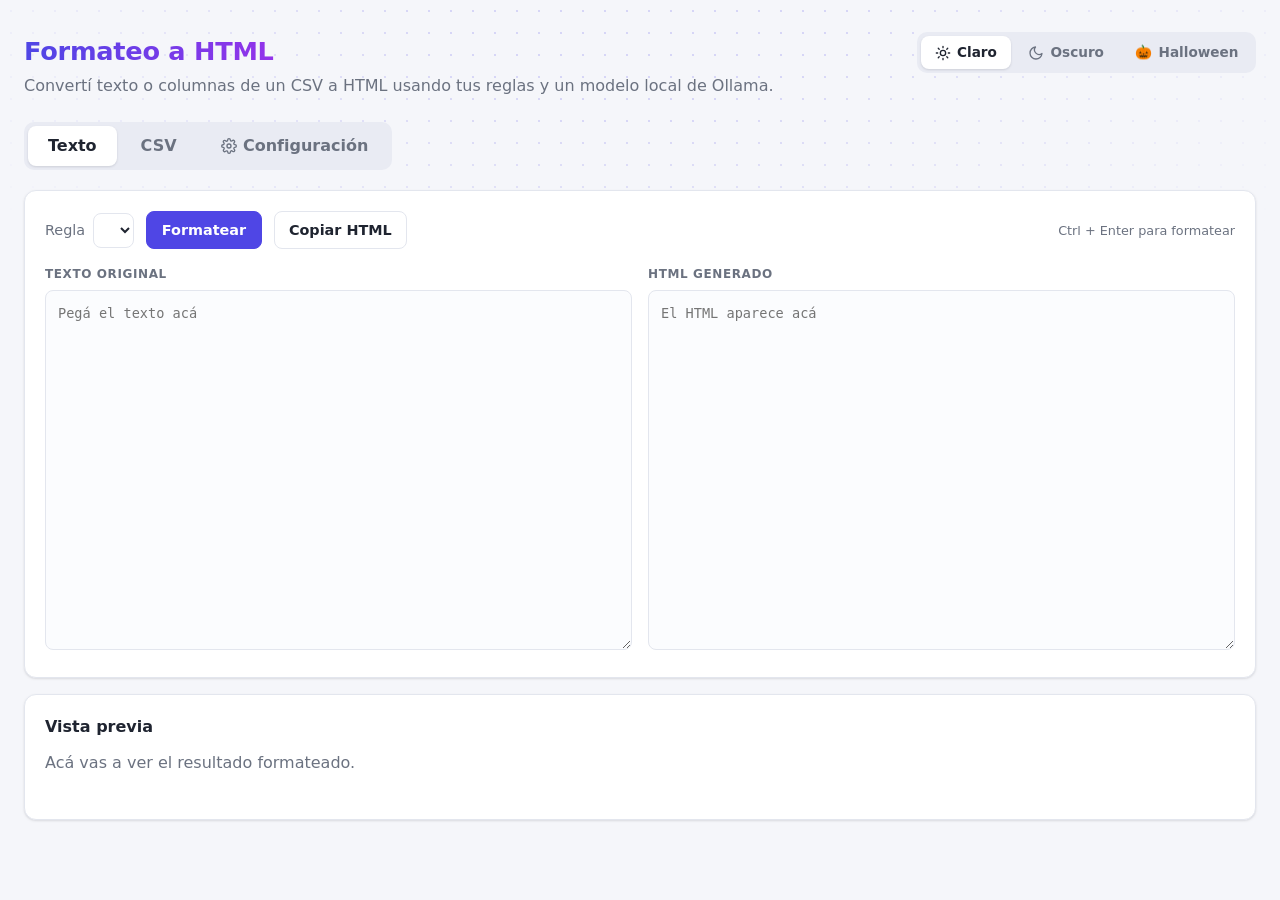
==== static/index.html @ 03268462 "Versión inicial: formateo de texto y CSV a HTML con Ollama Co-authored-by: Cursor <cursoragent@curso" ====
<!DOCTYPE html>
<html lang="es">
<head>
<meta charset="utf-8">
<meta name="viewport" content="width=device-width, initial-scale=1">
<title>Formateo a HTML</title>
<link rel="stylesheet" href="/static/estilos.css">
<script>
  const temaGuardado = localStorage.getItem("tema");
  document.documentElement.dataset.tema = ["claro", "oscuro", "halloween"].includes(temaGuardado) ? temaGuardado : "claro";
</script>
</head>
<body>
<div class="murcielagos" aria-hidden="true">
  <span>🦇</span><span>🦇</span><span>🦇</span><span>🦇</span><span>🦇</span>
</div>
<div class="contenedor">

<header class="aparecer">
  <div>
    <div class="titulo">
      <h1>Formateo a HTML</h1>
      <span class="calabaza" aria-hidden="true">🎃</span>
    </div>
    <p>Convertí texto o columnas de un CSV a HTML usando tus reglas y un modelo local de Ollama.</p>
  </div>
  <div class="selector-tema" role="group" aria-label="Tema">
    <button class="tema-btn" data-tema="claro" aria-pressed="false" title="Modo claro">
      <svg width="16" height="16" viewBox="0 0 24 24" fill="none" stroke="currentColor" stroke-width="2" stroke-linecap="round"><circle cx="12" cy="12" r="4"/><path d="M12 2v2M12 20v2M4.9 4.9l1.4 1.4M17.7 17.7l1.4 1.4M2 12h2M20 12h2M4.9 19.1l1.4-1.4M17.7 6.3l1.4-1.4"/></svg>
      Claro
    </button>
    <button class="tema-btn" data-tema="oscuro" aria-pressed="false" title="Modo oscuro">
      <svg width="16" height="16" viewBox="0 0 24 24" fill="none" stroke="currentColor" stroke-width="2" stroke-linecap="round" stroke-linejoin="round"><path d="M21 12.8A9 9 0 1 1 11.2 3a7 7 0 0 0 9.8 9.8Z"/></svg>
      Oscuro
    </button>
    <button class="tema-btn" data-tema="halloween" aria-pressed="false" title="Modo Halloween">
      <span aria-hidden="true">🎃</span>
      Halloween
    </button>
  </div>
</header>

<nav class="tabs aparecer" role="tablist" style="animation-delay: 0.1s">
  <span class="indicador" id="indicador"></span>
  <button class="tab" role="tab" data-panel="panel-texto">Texto</button>
  <button class="tab" role="tab" data-panel="panel-csv">CSV</button>
  <button class="tab" role="tab" data-panel="panel-config">
    <svg width="16" height="16" viewBox="0 0 24 24" fill="none" stroke="currentColor" stroke-width="2" stroke-linecap="round" stroke-linejoin="round"><circle cx="12" cy="12" r="3"/><path d="M19.4 15a1.7 1.7 0 0 0 .3 1.8l.1.1a2 2 0 1 1-2.8 2.8l-.1-.1a1.7 1.7 0 0 0-1.8-.3 1.7 1.7 0 0 0-1 1.5V21a2 2 0 1 1-4 0v-.1a1.7 1.7 0 0 0-1.1-1.5 1.7 1.7 0 0 0-1.8.3l-.1.1a2 2 0 1 1-2.8-2.8l.1-.1a1.7 1.7 0 0 0 .3-1.8 1.7 1.7 0 0 0-1.5-1H3a2 2 0 1 1 0-4h.1a1.7 1.7 0 0 0 1.5-1.1 1.7 1.7 0 0 0-.3-1.8l-.1-.1a2 2 0 1 1 2.8-2.8l.1.1a1.7 1.7 0 0 0 1.8.3H9a1.7 1.7 0 0 0 1-1.5V3a2 2 0 1 1 4 0v.1a1.7 1.7 0 0 0 1 1.5 1.7 1.7 0 0 0 1.8-.3l.1-.1a2 2 0 1 1 2.8 2.8l-.1.1a1.7 1.7 0 0 0-.3 1.8V9a1.7 1.7 0 0 0 1.5 1H21a2 2 0 1 1 0 4h-.1a1.7 1.7 0 0 0-1.5 1Z"/></svg>
    Configuración
  </button>
</nav>

<section id="panel-texto" role="tabpanel">
  <div class="tarjeta">
    <div class="barra">
      <label class="campo">Regla <select id="regla"></select></label>
      <button class="btn primario" id="btn">Formatear</button>
      <button class="btn" id="copiar">Copiar HTML</button>
      <span class="estado" id="estado"></span>
      <span class="espacio"></span>
      <span class="ayuda">Ctrl + Enter para formatear</span>
    </div>

    <div class="editor">
      <div>
        <label class="titulo-campo" for="entrada">Texto original</label>
        <textarea id="entrada" placeholder="Pegá el texto acá"></textarea>
      </div>
      <div>
        <label class="titulo-campo" for="salida">HTML generado</label>
        <textarea id="salida" readonly placeholder="El HTML aparece acá"></textarea>
      </div>
    </div>
  </div>

  <div class="tarjeta">
    <h2>Vista previa</h2>
    <div class="vista" id="vista"></div>
  </div>
</section>

<section id="panel-csv" role="tabpanel" hidden>
  <div class="tarjeta">
    <label class="zona" id="zona-csv">
      <input type="file" id="archivo-csv" accept=".csv,text/csv">
      <strong id="zona-titulo">Arrastrá un CSV acá o hacé clic para elegirlo</strong>
      <span id="zona-detalle">Separado por coma, punto y coma o tabulación</span>
    </label>

    <div class="barra separada barra-controles" id="controles-csv" hidden>
      <div class="botonera" role="group" aria-label="Regla">
        <span class="botonera-titulo">Regla</span>
        <select id="regla-general" title="Regla general (la usan las columnas sin regla propia)"></select>
        <button class="btn primario" id="formatear-tabla" title="Formatear las celdas pendientes (se omiten las ya formateadas y las excluidas del JSON)">
          <svg width="16" height="16" viewBox="0 0 24 24" fill="none" stroke="currentColor" stroke-width="2" stroke-linecap="round" stroke-linejoin="round"><path d="M12 3l1.9 5.1L19 10l-5.1 1.9L12 17l-1.9-5.1L5 10l5.1-1.9Z"/><path d="M19 17v4M17 19h4"/></svg>
          Formatear tabla
        </button>
        <button class="btn peligro" id="detener" hidden>
          <svg width="16" height="16" viewBox="0 0 24 24" fill="currentColor"><rect x="6" y="6" width="12" height="12" rx="2"/></svg>
          Detener
        </button>
      </div>
      <span class="espacio"></span>
      <div class="botonera" role="group" aria-label="Tabla">
        <span class="botonera-titulo">Tabla</span>
        <button class="btn" id="ver-codigo" aria-pressed="false" title="Ver el código HTML en las celdas">
          <svg width="16" height="16" viewBox="0 0 24 24" fill="none" stroke="currentColor" stroke-width="2" stroke-linecap="round" stroke-linejoin="round"><path d="m8 7-5 5 5 5M16 7l5 5-5 5M14 4l-4 16"/></svg>
          <span class="txt">Código HTML</span>
        </button>
        <button class="btn" id="restaurar" title="Volver al texto original de todas las celdas">
          <svg width="16" height="16" viewBox="0 0 24 24" fill="none" stroke="currentColor" stroke-width="2" stroke-linecap="round" stroke-linejoin="round"><path d="M3 12a9 9 0 1 0 3-6.7L3 8"/><path d="M3 3v5h5"/></svg>
          <span class="txt">Restaurar</span>
        </button>
        <button class="btn" id="descargar" title="Descargar CSV">
          <svg width="16" height="16" viewBox="0 0 24 24" fill="none" stroke="currentColor" stroke-width="2" stroke-linecap="round" stroke-linejoin="round"><path d="M12 3v12M7 10l5 5 5-5M5 21h14"/></svg>
          CSV
        </button>
      </div>
      <div class="botonera" role="group" aria-label="JSON">
        <span class="botonera-titulo">JSON</span>
        <button class="btn" id="ver-json" aria-pressed="false" title="Vista previa del JSON">
          <svg width="16" height="16" viewBox="0 0 24 24" fill="none" stroke="currentColor" stroke-width="2" stroke-linecap="round" stroke-linejoin="round"><path d="M2 12s3.5-7 10-7 10 7 10 7-3.5 7-10 7S2 12 2 12Z"/><circle cx="12" cy="12" r="3"/></svg>
          <span class="txt">Vista previa</span>
        </button>
        <button class="btn" id="ver-referencia" aria-pressed="false" title="JSON de referencia">
          <svg width="16" height="16" viewBox="0 0 24 24" fill="none" stroke="currentColor" stroke-width="2" stroke-linecap="round" stroke-linejoin="round"><path d="M19 21l-7-4-7 4V5a2 2 0 0 1 2-2h10a2 2 0 0 1 2 2Z"/></svg>
          <span class="txt">Referencia</span>
        </button>
        <button class="btn" id="descargar-json" title="Descargar JSON">
          <svg width="16" height="16" viewBox="0 0 24 24" fill="none" stroke="currentColor" stroke-width="2" stroke-linecap="round" stroke-linejoin="round"><path d="M12 3v12M7 10l5 5 5-5M5 21h14"/></svg>
          JSON
        </button>
      </div>
    </div>

    <div class="barra separada">
      <span class="estado" id="estado-csv"></span>
      <span class="espacio"></span>
      <span class="ayuda guardado" id="guardado-csv"></span>
    </div>
    <div class="progreso" id="progreso" hidden><div id="progreso-barra"></div></div>

    <div class="barra seleccion" id="seleccion-csv" hidden>
      <div class="botonera" role="group" aria-label="Seleccionar filas">
        <span class="botonera-titulo">Filas <span class="contador" id="contador-filas"></span></span>
        <button class="btn" data-seleccion="filas" data-accion="todas" title="Incluir todas las filas">Todas</button>
        <button class="btn" data-seleccion="filas" data-accion="ninguna" title="Excluir todas las filas">Ninguna</button>
        <button class="btn" data-seleccion="filas" data-accion="invertir" title="Las incluidas pasan a excluidas y al revés">Invertir</button>
      </div>
      <div class="botonera" role="group" aria-label="Seleccionar columnas">
        <span class="botonera-titulo">Columnas <span class="contador" id="contador-columnas"></span></span>
        <button class="btn" data-seleccion="columnas" data-accion="todas" title="Incluir todas las columnas">Todas</button>
        <button class="btn" data-seleccion="columnas" data-accion="ninguna" title="Excluir todas las columnas">Ninguna</button>
        <button class="btn" data-seleccion="columnas" data-accion="invertir" title="Las incluidas pasan a excluidas y al revés">Invertir</button>
      </div>
      <button class="btn" id="ocultar-excluidas" aria-pressed="false" title="Ocultar de la tabla las filas que no van al JSON">
        <svg width="16" height="16" viewBox="0 0 24 24" fill="none" stroke="currentColor" stroke-width="2" stroke-linecap="round" stroke-linejoin="round"><path d="M9.9 4.2A9.6 9.6 0 0 1 12 4c6.5 0 10 8 10 8a17 17 0 0 1-2.2 3.3M6.6 6.6C3.9 8.4 2 12 2 12s3.5 8 10 8a9.7 9.7 0 0 0 5.4-1.6"/><path d="M14.1 14.1a3 3 0 1 1-4.2-4.2M2 2l20 20"/></svg>
        Ocultar excluidas
        <span class="contador" id="contador-ocultas" hidden></span>
      </button>
      <span class="espacio"></span>
      <span class="ayuda">Arrastrá sobre los números de fila para marcar varias · Shift + clic marca un rango</span>
    </div>

    <div class="tabla-contenedor" id="contenedor-csv" hidden>
      <table>
        <thead id="cabecera-csv"></thead>
        <tbody id="cuerpo-csv"></tbody>
      </table>
    </div>
  </div>
</section>

<section id="panel-config" role="tabpanel" hidden>
  <div class="tarjeta">
    <div class="config-cabecera">
      <div>
        <h2>Reglas</h2>
        <p class="ayuda">Cada regla es un archivo <code>.md</code> de la carpeta <code>rules/</code>. Su texto se le pasa al modelo como instrucciones.</p>
      </div>
      <div class="config-acciones">
        <span class="estado" id="regla-estado"></span>
        <button class="btn primario" id="regla-nueva">
          <svg width="16" height="16" viewBox="0 0 24 24" fill="none" stroke="currentColor" stroke-width="2.2" stroke-linecap="round"><path d="M12 5v14M5 12h14"/></svg>
          Nueva regla
        </button>
      </div>
    </div>

    <div class="config-reglas">
      <nav class="lista-reglas" id="lista-reglas" aria-label="Reglas"></nav>

      <div class="editor-regla">
        <div class="regla-vacia" id="regla-vacia">Elegí una regla de la lista o creá una nueva.</div>
        <div class="regla-panel" id="regla-panel" hidden>
          <div class="regla-cabecera">
            <h3 class="regla-titulo" id="regla-titulo"></h3>
            <span class="ref-cambios" id="regla-cambios" hidden>Cambios sin guardar</span>
            <span class="espacio"></span>
            <div class="botonera" role="group" aria-label="Acciones de la regla">
              <button class="btn" id="regla-renombrar" title="Cambiar el nombre de la regla">
                <svg width="16" height="16" viewBox="0 0 24 24" fill="none" stroke="currentColor" stroke-width="2" stroke-linecap="round" stroke-linejoin="round"><path d="M12 20h9"/><path d="M16.5 3.5a2.1 2.1 0 0 1 3 3L7 19l-4 1 1-4Z"/></svg>
                Renombrar
              </button>
              <button class="btn peligro" id="regla-eliminar" title="Eliminar la regla">
                <svg width="16" height="16" viewBox="0 0 24 24" fill="none" stroke="currentColor" stroke-width="2" stroke-linecap="round" stroke-linejoin="round"><path d="M3 6h18M8 6V4h8v2M19 6l-1 14H6L5 6"/></svg>
                Eliminar
              </button>
            </div>
          </div>
          <textarea id="regla-texto" spellcheck="false" placeholder="Escribí las instrucciones para el modelo"></textarea>
          <div class="regla-pie">
            <span class="ayuda" id="regla-info"></span>
            <span class="espacio"></span>
            <span class="ayuda">Ctrl + S para guardar</span>
            <button class="btn" id="regla-descartar" hidden>Descartar cambios</button>
            <button class="btn primario" id="regla-guardar">Guardar</button>
          </div>
        </div>
      </div>
    </div>
  </div>

  <div class="tarjeta">
    <div class="config-cabecera">
      <div>
        <h2>Modelo</h2>
        <p class="ayuda">El modelo de Ollama que formatea. Los chicos son más rápidos; los grandes siguen mejor las reglas complejas. Para agregar uno: <code>ollama pull nombre</code>.</p>
      </div>
    </div>
    <div class="barra">
      <div class="botonera" role="group" aria-label="Modelo">
        <span class="botonera-titulo">Modelo</span>
        <select id="modelo" title="Modelos instalados en Ollama"></select>
        <button class="btn primario" id="modelo-guardar">Usar este modelo</button>
      </div>
      <button class="btn" id="modelo-actualizar" title="Volver a leer los modelos instalados en Ollama">
        <svg width="16" height="16" viewBox="0 0 24 24" fill="none" stroke="currentColor" stroke-width="2" stroke-linecap="round" stroke-linejoin="round"><path d="M21 12a9 9 0 1 1-3-6.7L21 8"/><path d="M21 3v5h-5"/></svg>
        Actualizar lista
      </button>
      <span class="estado" id="modelo-estado"></span>
    </div>
  </div>
</section>

</div>

<aside class="cajon" id="cajon-json" hidden>
  <div class="cajon-cabecera">
    <div class="subtabs" role="tablist">
      <button class="subtab" role="tab" data-vista="vista">Vista previa</button>
      <button class="subtab" role="tab" data-vista="referencia">Referencia</button>
    </div>
    <button class="btn-icono" id="cerrar-json" title="Cerrar (Esc)">
      <svg width="18" height="18" viewBox="0 0 24 24" fill="none" stroke="currentColor" stroke-width="2" stroke-linecap="round"><path d="M18 6 6 18M6 6l12 12"/></svg>
    </button>
  </div>

  <div class="cajon-seccion" id="cajon-vista">
    <div class="cajon-resumen" id="json-resumen"></div>
    <pre class="cajon-cuerpo" id="json-vista"></pre>
    <div class="cajon-pie">
      <button class="btn" id="copiar-json">Copiar</button>
      <button class="btn primario" id="descargar-json-cajon">Descargar JSON</button>
    </div>
  </div>

  <div class="cajon-seccion" id="cajon-referencia" hidden>
    <div class="ref-cuerpo">
      <div class="ref-barra">
        <select id="ref-lista" title="Referencias guardadas"></select>
        <button class="btn" id="ref-guardar">Guardar</button>
        <button class="btn peligro" id="ref-eliminar">Eliminar</button>
      </div>
      <div class="ref-avisos">
        <span class="ref-cambios" id="ref-cambios" hidden></span>
        <span class="estado" id="ref-mensaje"></span>
      </div>
      <p class="ayuda">Pegá el JSON que necesitás obtener, con datos de ejemplo. Sus claves aparecen como sugerencias al renombrar columnas con el engranaje.</p>
      <textarea id="ref-texto" spellcheck="false" placeholder='[&#10;  { "titulo": "Contador Público", "duracion": "10 semestres" }&#10;]'></textarea>
      <div><span class="estado" id="ref-estado"></span></div>
      <div class="ref-claves" id="ref-claves"></div>
    </div>
    <div class="cajon-pie">
      <button class="btn" id="ref-limpiar">Limpiar</button>
      <button class="btn" id="ref-ordenar">Ordenar JSON</button>
    </div>
  </div>
</aside>

<dialog class="modal" id="modal-columna">
  <form method="dialog" id="form-columna">
    <h3>Configurar columna</h3>
    <p class="ayuda">Columna del CSV: <strong id="modal-nombre"></strong></p>

    <label class="titulo-campo" for="modal-clave">Nombre en el JSON</label>
    <input type="text" class="entrada-texto" id="modal-clave" autocomplete="off" spellcheck="false">
    <div id="modal-sugerencias"></div>

    <label class="casilla modal-casilla"><input type="checkbox" id="modal-incluir"> Incluir esta columna en el JSON</label>

    <span class="titulo-campo">Vista previa</span>
    <pre class="vista-json" id="modal-vista"></pre>

    <p class="error-campo" id="modal-error"></p>

    <div class="barra">
      <button type="button" class="btn" id="modal-restablecer">Restablecer</button>
      <span class="espacio"></span>
      <button type="button" class="btn" id="modal-cancelar">Cancelar</button>
      <button type="submit" class="btn primario">Guardar</button>
    </div>
  </form>
</dialog>

<dialog class="modal modal-grande" id="modal-celda">
  <div class="celda-modal">
    <div class="celda-cabecera">
      <div>
        <h3 id="celda-titulo"></h3>
        <p class="ayuda" id="celda-subtitulo"></p>
      </div>
      <button class="btn-icono" id="celda-cerrar" title="Cerrar (Esc)">
        <svg width="18" height="18" viewBox="0 0 24 24" fill="none" stroke="currentColor" stroke-width="2" stroke-linecap="round"><path d="M18 6 6 18M6 6l12 12"/></svg>
      </button>
    </div>
    <div class="celda-barra">
      <div class="subtabs" role="tablist" id="celda-vistas">
        <button class="subtab" role="tab" data-modo="vista">Vista</button>
        <button class="subtab" role="tab" data-modo="codigo">Código HTML</button>
        <button class="subtab" role="tab" data-modo="original">Original</button>
      </div>
      <span id="celda-etiqueta"></span>
      <span class="espacio"></span>
      <span class="ayuda">← → ↑ ↓ para moverte entre celdas</span>
    </div>
    <div class="celda-cuerpo" id="celda-cuerpo"></div>
    <div class="celda-pie">
      <span class="ayuda" id="celda-info"></span>
      <span class="espacio"></span>
      <button class="btn" id="celda-copiar">Copiar</button>
      <button class="btn" id="celda-restaurar">Volver al original</button>
      <button class="btn primario" id="celda-formatear">Formatear</button>
    </div>
  </div>
</dialog>

<dialog class="modal modal-chico" id="modal-ref">
  <form method="dialog" id="form-ref">
    <h3 id="modal-ref-titulo"></h3>
    <p class="ayuda" id="modal-ref-mensaje"></p>
    <input type="text" class="entrada-texto" id="modal-ref-nombre" autocomplete="off" spellcheck="false" maxlength="60">
    <p class="error-campo" id="modal-ref-error"></p>
    <div class="barra">
      <span class="espacio"></span>
      <button type="button" class="btn" id="modal-ref-cancelar">Cancelar</button>
      <button type="submit" class="btn primario" id="modal-ref-aceptar">Aceptar</button>
    </div>
  </form>
</dialog>

<script src="/static/app.js"></script>
</body>
</html>
---- static/estilos.css ----
:root {
  --fondo: #f5f6fa;
  --superficie: #ffffff;
  --superficie-suave: #fbfcfe;
  --borde: #e3e6ee;
  --texto: #1f2430;
  --suave: #6b7280;
  --primario: #4f46e5;
  --primario-hover: #4338ca;
  --primario-suave: #eef2ff;
  --ok: #047857;
  --ok-fondo: #ecfdf5;
  --error: #b91c1c;
  --error-fondo: #fef2f2;
  --radio: 12px;
  --sombra: 0 1px 2px rgb(16 24 40 / 0.05), 0 1px 3px rgb(16 24 40 / 0.08);
  --sombra-fuerte: rgb(16 24 40 / 0.25);
  --telon: rgb(17 24 39 / 0.35);

  --hover: #f3f4f8;
  --relleno: #e9ebf3;
  --cabecera: #f8f9fc;
  --fila-hover: #fafbff;
  --code-fondo: #eceefa;
  --codigo-texto: #374151;
  --deslizador: #d1d5db;
  --primario-borde: #c7d2fe;
  --primario-claro: #a5b4fc;
  --sobre-primario: #fff;
  --peligro-borde: #fecaca;
  --peligro-hover: #991b1b;
  --aviso: #92400e;
  --aviso-fondo: #fef3c7;
  --aviso-punto: #f59e0b;
  --acento: #a855f7;
  --degradado-1: #4f46e5;
  --degradado-2: #9333ea;
  --degradado-3: #db2777;
  --puntos: rgb(79 70 229 / 0.18);
  --destello: rgb(79 70 229 / 0.14);
  --panel-codigo: #0f172a;
  --j-clave: #93c5fd;
  --j-texto: #86efac;
  --j-literal: #fca5a5;
  color-scheme: light;
}

:root[data-tema="oscuro"] {
  --fondo: #0b0d12;
  --superficie: #151821;
  --superficie-suave: #11141b;
  --borde: #262b38;
  --texto: #e6e8ee;
  --suave: #8b93a7;
  --primario: #818cf8;
  --primario-hover: #6366f1;
  --primario-suave: rgb(129 140 248 / 0.14);
  --ok: #34d399;
  --ok-fondo: rgb(52 211 153 / 0.12);
  --error: #f87171;
  --error-fondo: rgb(248 113 113 / 0.12);
  --sombra: 0 1px 2px rgb(0 0 0 / 0.4), 0 2px 8px rgb(0 0 0 / 0.3);
  --sombra-fuerte: rgb(0 0 0 / 0.6);
  --telon: rgb(0 0 0 / 0.55);

  --hover: #1d212c;
  --relleno: #1c2030;
  --cabecera: #181c26;
  --fila-hover: #181b25;
  --code-fondo: #1f2433;
  --codigo-texto: #cbd5e1;
  --deslizador: #3a4152;
  --primario-borde: rgb(129 140 248 / 0.45);
  --primario-claro: rgb(129 140 248 / 0.5);
  --sobre-primario: #0b0d12;
  --peligro-borde: rgb(248 113 113 / 0.4);
  --peligro-hover: #ef4444;
  --aviso: #fbbf24;
  --aviso-fondo: rgb(251 191 36 / 0.12);
  --aviso-punto: #fbbf24;
  --acento: #c084fc;
  --degradado-1: #818cf8;
  --degradado-2: #c084fc;
  --degradado-3: #f472b6;
  --puntos: rgb(129 140 248 / 0.14);
  --destello: rgb(129 140 248 / 0.16);
  --panel-codigo: #0b0d12;
  color-scheme: dark;
}

:root[data-tema="halloween"] {
  --fondo: #0f0a14;
  --superficie: #1a1222;
  --superficie-suave: #150e1b;
  --borde: #33243f;
  --texto: #f5ede4;
  --suave: #a796b3;
  --primario: #f97316;
  --primario-hover: #ea580c;
  --primario-suave: rgb(249 115 22 / 0.14);
  --ok: #a3e635;
  --ok-fondo: rgb(163 230 53 / 0.12);
  --error: #f87171;
  --error-fondo: rgb(248 113 113 / 0.12);
  --sombra: 0 1px 2px rgb(0 0 0 / 0.4), 0 2px 8px rgb(0 0 0 / 0.35);
  --sombra-fuerte: rgb(0 0 0 / 0.6);
  --telon: rgb(5 2 8 / 0.65);

  --hover: #251a30;
  --relleno: #241930;
  --cabecera: #1f1529;
  --fila-hover: #201628;
  --code-fondo: #2c1d38;
  --codigo-texto: #e9d5ff;
  --deslizador: #4a3a57;
  --primario-borde: rgb(249 115 22 / 0.45);
  --primario-claro: #fdba74;
  --sobre-primario: #1a0b00;
  --peligro-borde: rgb(248 113 113 / 0.4);
  --peligro-hover: #dc2626;
  --aviso: #facc15;
  --aviso-fondo: rgb(250 204 21 / 0.12);
  --aviso-punto: #facc15;
  --acento: #a855f7;
  --degradado-1: #f97316;
  --degradado-2: #a855f7;
  --degradado-3: #84cc16;
  --puntos: rgb(249 115 22 / 0.16);
  --destello: rgb(249 115 22 / 0.16);
  --panel-codigo: #0b0710;
  --j-clave: #fdba74;
  --j-texto: #bef264;
  --j-literal: #d8b4fe;
  color-scheme: dark;
}

* { box-sizing: border-box; }
[hidden] { display: none !important; }

body {
  margin: 0;
  font-family: "Segoe UI", system-ui, -apple-system, sans-serif;
  background: var(--fondo);
  color: var(--texto);
  line-height: 1.5;
}

select, textarea, button, input { font: inherit; }

.contenedor { max-width: 1400px; margin: 0 auto; padding: 2rem 1.5rem 4rem; }

header {
  display: flex;
  flex-wrap: wrap;
  gap: 1rem;
  align-items: flex-start;
  justify-content: space-between;
  margin-bottom: 1.5rem;
}
.titulo { display: flex; gap: 0.6rem; align-items: center; }
header h1 { margin: 0; font-size: 1.6rem; letter-spacing: -0.01em; }
header p { margin: 0.25rem 0 0; color: var(--suave); }

/* ---------- Pestañas ---------- */

.tabs {
  position: relative;
  display: inline-flex;
  gap: 0.25rem;
  padding: 0.25rem;
  margin-bottom: 1.25rem;
  background: var(--relleno);
  border-radius: 10px;
}
.tab {
  position: relative;
  z-index: 1;
  border: 0;
  background: transparent;
  padding: 0.5rem 1.25rem;
  border-radius: 8px;
  font-weight: 600;
  color: var(--suave);
  cursor: pointer;
  transition: color 0.2s;
}
.tab:hover, .tab[aria-selected="true"] { color: var(--texto); }
.indicador {
  position: absolute;
  top: 0.25rem;
  bottom: 0.25rem;
  left: 0;
  border-radius: 8px;
  background: var(--superficie);
  box-shadow: var(--sombra);
  transition: transform 0.35s cubic-bezier(0.4, 0, 0.2, 1), width 0.35s cubic-bezier(0.4, 0, 0.2, 1);
}

/* ---------- Tarjetas y barras ---------- */

.tarjeta {
  position: relative;
  background: var(--superficie);
  border: 1px solid var(--borde);
  border-radius: var(--radio);
  box-shadow: var(--sombra);
  padding: 1.25rem;
}
.tarjeta + .tarjeta { margin-top: 1rem; }
.tarjeta h2 { margin: 0 0 0.75rem; font-size: 1rem; }

.barra { display: flex; flex-wrap: wrap; gap: 0.75rem; align-items: center; }
.barra + .barra, .barra.separada { margin-top: 1rem; }
.espacio { flex: 1; }
.ayuda { color: var(--suave); font-size: 0.8rem; }

.campo { display: inline-flex; align-items: center; gap: 0.5rem; font-size: 0.9rem; color: var(--suave); }
.casilla { display: inline-flex; align-items: center; gap: 0.4rem; font-size: 0.9rem; cursor: pointer; user-select: none; }

select {
  padding: 0.45rem 0.6rem;
  border: 1px solid var(--borde);
  border-radius: 8px;
  background: var(--superficie);
  color: var(--texto);
}
select:focus, textarea:focus { outline: 3px solid var(--primario-suave); border-color: var(--primario); }

/* ---------- Botones ---------- */

.btn {
  display: inline-flex;
  align-items: center;
  gap: 0.4rem;
  padding: 0.45rem 0.9rem;
  border: 1px solid var(--borde);
  border-radius: 8px;
  background: var(--superficie);
  color: var(--texto);
  font-size: 0.9rem;
  font-weight: 600;
  cursor: pointer;
  transition: background 0.15s, border-color 0.15s;
}
.btn:hover:not(:disabled) { background: var(--hover); }
.btn.primario { background: var(--primario); border-color: var(--primario); color: var(--sobre-primario); }
.btn.primario:hover:not(:disabled) { background: var(--primario-hover); }
.btn.peligro { color: var(--error); border-color: var(--peligro-borde); }
.btn.peligro:hover:not(:disabled) { background: var(--error-fondo); }
.btn.chico { padding: 0.15rem 0.5rem; font-size: 0.75rem; border-radius: 6px; }
.btn:disabled { opacity: 0.5; cursor: not-allowed; }

/* ---------- Mensajes de estado ---------- */

.estado {
  display: inline-flex;
  align-items: center;
  padding: 0.3rem 0.75rem;
  border-radius: 999px;
  font-size: 0.85rem;
  background: var(--hover);
  color: var(--suave);
}
.estado:empty { display: none; }
.estado[data-tipo="ok"] { background: var(--ok-fondo); color: var(--ok); }
.estado[data-tipo="error"] { background: var(--error-fondo); color: var(--error); }
.estado[data-tipo="trabajando"] { background: var(--primario-suave); color: var(--primario); }

.girando::before,
.estado[data-tipo="trabajando"]::before {
  content: "";
  display: inline-block;
  width: 0.75em;
  height: 0.75em;
  margin-right: 0.4rem;
  border: 2px solid currentColor;
  border-right-color: transparent;
  border-radius: 50%;
  animation: girar 0.7s linear infinite;
}
@keyframes girar { to { transform: rotate(360deg); } }

.progreso { height: 6px; margin-top: 0.75rem; background: var(--relleno); border-radius: 999px; overflow: hidden; }
.progreso > div { height: 100%; width: 0; background: var(--primario); transition: width 0.3s; }

/* ---------- Pestaña Texto ---------- */

.editor { display: grid; grid-template-columns: 1fr 1fr; gap: 1rem; margin-top: 1rem; }
@media (max-width: 900px) { .editor { grid-template-columns: 1fr; } }

.titulo-campo {
  display: block;
  margin-bottom: 0.4rem;
  font-size: 0.75rem;
  font-weight: 700;
  color: var(--suave);
  text-transform: uppercase;
  letter-spacing: 0.05em;
}

textarea {
  width: 100%;
  height: 360px;
  padding: 0.75rem;
  border: 1px solid var(--borde);
  border-radius: 8px;
  background: var(--superficie-suave);
  color: var(--texto);
  font-family: Consolas, "Cascadia Code", monospace;
  font-size: 0.85rem;
  resize: vertical;
}

.vista { min-height: 3rem; }
.vista:empty::before { content: "Acá vas a ver el resultado formateado."; color: var(--suave); }

/* ---------- Pestaña CSV ---------- */

.zona {
  display: flex;
  flex-direction: column;
  align-items: center;
  justify-content: center;
  gap: 0.25rem;
  padding: 2.5rem 1rem;
  border: 2px dashed var(--borde);
  border-radius: var(--radio);
  background: var(--superficie-suave);
  text-align: center;
  cursor: pointer;
  transition: border-color 0.15s, background 0.15s;
}
.zona:hover, .zona.encima { border-color: var(--primario); background: var(--primario-suave); }
.zona.compacta { padding: 0.8rem 1rem; flex-direction: row; gap: 0.75rem; }
.zona.deshabilitada { pointer-events: none; opacity: 0.6; }
.zona input { display: none; }
.zona strong { font-size: 1rem; }
.zona span { color: var(--suave); font-size: 0.85rem; }

.tabla-contenedor {
  margin-top: 1rem;
  max-height: 70vh;
  overflow: auto;
  border: 1px solid var(--borde);
  border-radius: 8px;
}
table { width: 100%; border-collapse: separate; border-spacing: 0; font-size: 0.875rem; }
th, td {
  padding: 0.6rem 0.75rem;
  text-align: left;
  vertical-align: top;
  border-bottom: 1px solid var(--borde);
  border-right: 1px solid var(--borde);
}
th:last-child, td:last-child { border-right: 0; }
tbody tr:last-child td { border-bottom: 0; }
tbody tr:hover td { background: var(--fila-hover); }

th { position: sticky; top: 0; z-index: 2; min-width: 220px; background: var(--cabecera); }
th .cabecera-col { display: flex; align-items: center; gap: 0.5rem; }
th .nombre { flex: 1; font-weight: 700; }
th .clave-json { margin: 0.15rem 0 0.45rem; font-size: 0.75rem; font-weight: normal; color: var(--suave); }
th .clave-json code {
  padding: 0 0.3rem;
  border-radius: 4px;
  background: var(--code-fondo);
  color: var(--primario);
  font-family: Consolas, monospace;
}
th.excluida .nombre, th.excluida .clave-json { opacity: 0.5; }
th.excluida .nombre { text-decoration: line-through; }
td.excluida, tr.excluida td:not(.col-fila) { opacity: 0.45; }

th.col-fila, td.col-fila { width: 1%; min-width: 0; text-align: center; background: var(--cabecera); }
th.col-fila, td.col-fila { box-shadow: 4px 0 6px -4px rgb(16 24 40 / 0.15); }
td.col-fila { position: sticky; left: 0; z-index: 1; cursor: pointer; user-select: none; touch-action: none; }
td.col-fila:hover .deslizador { box-shadow: 0 0 0 3px var(--primario-suave); }
td.excluida, tr.excluida td:not(.col-fila) {
  background-image: repeating-linear-gradient(135deg, transparent 0 8px, var(--hover) 8px 16px);
}
td { transition: opacity 0.2s; }
.ocultar-excluidas:not(.arrastrando) tr.excluida { display: none; }
.arrastrando, .arrastrando * { cursor: ns-resize !important; }

.guardado::before { content: "✓ "; color: var(--ok); }
.guardado:empty::before { content: none; }
.guardado.error { color: var(--error); }
.guardado.error::before { content: "⚠ "; color: var(--error); }

.seleccion { margin-top: 1rem; gap: 0.6rem; }
.seleccion .botonera-titulo { gap: 0.4rem; }
.contador {
  display: inline-block;
  min-width: 2.2em;
  padding: 0 0.4rem;
  border-radius: 999px;
  background: var(--primario-suave);
  color: var(--primario);
  font-size: 0.72rem;
  font-variant-numeric: tabular-nums;
  letter-spacing: 0;
  text-align: center;
}
th.col-fila { left: 0; z-index: 3; }
.num-fila { margin-top: 0.3rem; font-size: 0.75rem; color: var(--suave); font-variant-numeric: tabular-nums; }
tr.excluida .num-fila { text-decoration: line-through; opacity: 0.6; }

/* Interruptor */
.interruptor { position: relative; display: inline-block; flex-shrink: 0; width: 30px; height: 17px; cursor: pointer; }
.interruptor input { position: absolute; width: 0; height: 0; opacity: 0; }
.deslizador { position: absolute; inset: 0; border-radius: 999px; background: var(--deslizador); transition: background 0.2s; }
.deslizador::before {
  content: "";
  position: absolute;
  top: 2px;
  left: 2px;
  width: 13px;
  height: 13px;
  border-radius: 50%;
  background: #fff;
  box-shadow: 0 1px 2px rgb(0 0 0 / 0.2);
  transition: transform 0.25s cubic-bezier(0.34, 1.56, 0.64, 1);
}
.interruptor input:checked + .deslizador { background: var(--primario); }
.interruptor input:checked + .deslizador::before { transform: translateX(13px); }
.interruptor input:indeterminate + .deslizador { background: var(--primario-claro); }
.interruptor input:indeterminate + .deslizador::before { transform: translateX(6.5px); }
.interruptor input:focus-visible + .deslizador { outline: 3px solid var(--primario-suave); }

/* Botón de ícono */
.btn-icono {
  display: inline-flex;
  padding: 0.25rem;
  border: 0;
  border-radius: 6px;
  background: transparent;
  color: var(--suave);
  cursor: pointer;
  transition: background 0.15s, color 0.15s;
}
.btn-icono:hover:not(:disabled) { background: var(--relleno); color: var(--texto); }
.btn-icono svg { transition: transform 0.5s cubic-bezier(0.34, 1.56, 0.64, 1); }
.btn-icono:hover:not(:disabled) svg { transform: rotate(90deg); }
.btn-icono:disabled { opacity: 0.4; cursor: not-allowed; }
th .acciones { display: flex; gap: 0.4rem; }
th select { flex: 1; min-width: 0; padding: 0.2rem 0.4rem; font-size: 0.8rem; font-weight: normal; }

/* Altura fija: 3 líneas, la última se desvanece si el texto sigue */
.contenido {
  height: 3.95rem;
  overflow: hidden;
  line-height: 1.5;
  white-space: pre-wrap;
  mask-image: linear-gradient(to bottom, #000 calc(100% - 1.15rem), transparent);
}
td.celda { cursor: zoom-in; }
td.celda:hover { box-shadow: inset 0 0 0 1px var(--primario-borde); }
.contenido.html { white-space: normal; }
.contenido.html > :first-child { margin-top: 0; }
.contenido.html > :last-child { margin-bottom: 0; }
.contenido.html h1 { font-size: 1.15rem; }
.contenido.html h2 { font-size: 1.05rem; }
.contenido.html h3 { font-size: 1rem; }
.contenido.codigo { font-family: Consolas, monospace; font-size: 0.78rem; color: var(--codigo-texto); }
td.trabajando .contenido { opacity: 0.4; }

.pie { display: flex; gap: 0.3rem; align-items: center; height: 1.5rem; margin-top: 0.5rem; overflow: hidden; }
.pie .etiqueta { overflow: hidden; text-overflow: ellipsis; white-space: nowrap; }
.pie .btn { opacity: 0; transition: opacity 0.15s; }
td:hover .pie .btn, .pie .btn:focus { opacity: 1; }

.etiqueta {
  display: inline-flex;
  align-items: center;
  padding: 0.1rem 0.5rem;
  border-radius: 999px;
  font-size: 0.72rem;
  font-weight: 600;
}
.etiqueta.regla { background: hsl(var(--tono) 70% 92%); color: hsl(var(--tono) 55% 30%); }
:root[data-tema="oscuro"] .etiqueta.regla,
:root[data-tema="halloween"] .etiqueta.regla { background: hsl(var(--tono) 45% 22%); color: hsl(var(--tono) 85% 78%); }
.etiqueta.error { background: var(--error-fondo); color: var(--error); cursor: help; }
.etiqueta.trabajando { background: var(--primario-suave); color: var(--primario); }
.numero { font-weight: 700; color: var(--texto); font-variant-numeric: tabular-nums; }

/* ---------- Modal ---------- */

.modal {
  width: min(460px, 92vw);
  padding: 0;
  border: 1px solid var(--borde);
  border-radius: var(--radio);
  background: var(--superficie);
  color: var(--texto);
  box-shadow: 0 20px 50px var(--sombra-fuerte);
}
.modal form { padding: 1.5rem; }
.modal::backdrop { background: var(--telon); backdrop-filter: blur(3px); }
.modal h3 { margin: 0 0 0.25rem; font-size: 1.1rem; }
.modal .ayuda { display: block; margin: 0 0 1.25rem; font-size: 0.85rem; }
.modal-casilla { margin: 1rem 0; }
.modal .barra { margin-top: 1rem; }

.entrada-texto {
  width: 100%;
  padding: 0.5rem 0.65rem;
  border: 1px solid var(--borde);
  border-radius: 8px;
  background: var(--superficie);
  color: var(--texto);
}
.entrada-texto:focus { outline: 3px solid var(--primario-suave); border-color: var(--primario); }

.vista-json {
  margin: 0;
  padding: 0.6rem 0.75rem;
  border: 1px solid var(--borde);
  border-radius: 8px;
  background: var(--superficie-suave);
  color: var(--codigo-texto);
  font-family: Consolas, monospace;
  font-size: 0.8rem;
  white-space: pre-wrap;
  word-break: break-word;
}

.error-campo { min-height: 1.3em; margin: 0.5rem 0 0; color: var(--error); font-size: 0.85rem; }

/* ---------- Panel lateral de vista previa JSON ---------- */

.btn[aria-pressed="true"] { background: var(--primario-suave); border-color: var(--primario-borde); color: var(--primario); }

.botonera {
  display: inline-flex;
  align-items: stretch;
  border: 1px solid var(--borde);
  border-radius: 8px;
  background: var(--superficie);
  overflow: hidden;
}
.botonera-titulo {
  display: flex;
  align-items: center;
  padding: 0 0.75rem;
  background: var(--cabecera);
  border-right: 1px solid var(--borde);
  color: var(--suave);
  font-size: 0.75rem;
  font-weight: 700;
  letter-spacing: 0.08em;
}
.botonera .btn { border: 0; border-radius: 0; padding: 0.45rem 0.8rem; font-size: 0.85rem; white-space: nowrap; }
.botonera .btn + .btn, .botonera select + .btn { border-left: 1px solid var(--borde); }
.botonera select {
  border: 0;
  border-radius: 0;
  max-width: 12rem;
  background-color: transparent;
  font-size: 0.85rem;
  cursor: pointer;
}
.botonera select:focus { outline: 2px solid var(--primario); outline-offset: -2px; }
.botonera select:disabled { opacity: 0.5; cursor: not-allowed; }
.barra-controles { gap: 0.6rem; container-type: inline-size; }
@container (max-width: 1100px) {
  .botonera-titulo { display: none; }
}
@container (max-width: 900px) {
  .botonera .txt { display: none; }
  .botonera .btn { padding: 0.45rem 0.65rem; }
}
.botonera .btn:active:not(:disabled) { transform: none; }
.botonera .btn:focus-visible { outline: 2px solid var(--primario); outline-offset: -2px; }
.botonera .btn svg { flex-shrink: 0; }

.cajon {
  position: fixed;
  top: 0;
  right: 0;
  bottom: 0;
  z-index: 10;
  display: flex;
  flex-direction: column;
  width: min(480px, 92vw);
  border-left: 1px solid var(--borde);
  background: var(--superficie);
  box-shadow: -12px 0 40px rgb(16 24 40 / 0.12);
}
.cajon-cabecera {
  display: flex;
  align-items: flex-start;
  justify-content: space-between;
  gap: 1rem;
  padding: 1.25rem 1.25rem 1rem;
  border-bottom: 1px solid var(--borde);
}
.cajon-cabecera { align-items: center; }
.cajon-seccion { display: flex; flex: 1; flex-direction: column; min-height: 0; }
.cajon-resumen { padding: 0.6rem 1.25rem; border-bottom: 1px solid var(--borde); font-size: 0.8rem; color: var(--suave); }
.cajon-resumen:empty { display: none; }

.subtabs { display: inline-flex; gap: 0.25rem; padding: 0.2rem; background: var(--relleno); border-radius: 9px; }
.subtab {
  padding: 0.35rem 0.9rem;
  border: 0;
  border-radius: 7px;
  background: transparent;
  color: var(--suave);
  font-size: 0.85rem;
  font-weight: 600;
  cursor: pointer;
  transition: background 0.2s, color 0.2s, box-shadow 0.2s;
}
.subtab:hover { color: var(--texto); }
.subtab[aria-selected="true"] { background: var(--superficie); color: var(--texto); box-shadow: var(--sombra); }

/* JSON de referencia */
.ref-cuerpo { display: flex; flex: 1; flex-direction: column; gap: 0.75rem; padding: 1rem 1.25rem; overflow: auto; }
.ref-barra { display: flex; flex-wrap: wrap; gap: 0.5rem; }
.ref-barra select { flex: 1 1 100%; }
.ref-avisos { display: flex; flex-wrap: wrap; gap: 0.5rem; align-items: center; }
.ref-avisos:has(.ref-cambios[hidden]):has(.estado:empty) { display: none; }
.ref-cambios {
  display: inline-flex;
  align-items: center;
  gap: 0.35rem;
  padding: 0.3rem 0.75rem;
  border-radius: 999px;
  background: var(--aviso-fondo);
  color: var(--aviso);
  font-size: 0.8rem;
  font-weight: 600;
}
.ref-cambios::before { content: ""; width: 0.45rem; height: 0.45rem; border-radius: 50%; background: var(--aviso-punto); }

.modal-chico { width: min(400px, 92vw); }

/* Visor de celda */
.modal-grande { width: min(860px, 94vw); }
.celda-modal { display: flex; flex-direction: column; gap: 0.9rem; max-height: 86vh; padding: 1.5rem; }
.celda-cabecera { display: flex; gap: 1rem; align-items: flex-start; justify-content: space-between; }
.celda-cabecera h3 { margin: 0; font-size: 1.1rem; }
.celda-cabecera .ayuda { margin: 0.1rem 0 0; font-size: 0.85rem; }
.celda-barra, .celda-pie { display: flex; flex-wrap: wrap; gap: 0.6rem; align-items: center; }
.subtab:disabled { opacity: 0.4; cursor: not-allowed; }
.celda-cuerpo {
  flex: 1;
  min-height: 8rem;
  padding: 1rem 1.1rem;
  overflow: auto;
  border: 1px solid var(--borde);
  border-radius: 8px;
  background: var(--superficie-suave);
  line-height: 1.6;
  word-break: break-word;
}
.celda-cuerpo.original { white-space: pre-wrap; }
.celda-cuerpo.codigo { color: var(--codigo-texto); font-family: Consolas, "Cascadia Code", monospace; font-size: 0.85rem; white-space: pre-wrap; }
.celda-cuerpo.vista > :first-child { margin-top: 0; }
.celda-cuerpo.vista > :last-child { margin-bottom: 0; }
.celda-cuerpo.vacia { color: var(--suave); font-style: italic; }
.modal-chico .ayuda { margin-bottom: 1rem; }
.btn.peligro-lleno { background: var(--error); border-color: var(--error); color: var(--sobre-primario); }
.btn.peligro-lleno:hover:not(:disabled) { background: var(--peligro-hover); }
.ref-cuerpo .ayuda { margin: 0; font-size: 0.85rem; }
#ref-texto { flex-shrink: 0; height: 220px; }
.ref-claves { display: flex; flex-direction: column; gap: 0.4rem; }
.ref-clave {
  display: grid;
  grid-template-columns: auto 1fr auto;
  gap: 0.6rem;
  align-items: center;
  padding: 0.45rem 0.6rem;
  border: 1px solid var(--borde);
  border-radius: 8px;
  font-size: 0.82rem;
}
.ref-clave code, .ref-valor code {
  padding: 0 0.3rem;
  border-radius: 4px;
  background: var(--code-fondo);
  color: var(--primario);
  font-family: Consolas, monospace;
}
.ref-ejemplo { overflow: hidden; color: var(--suave); text-overflow: ellipsis; white-space: nowrap; }
.etiqueta.ref-asignada { background: var(--ok-fondo); color: var(--ok); }
.etiqueta.ref-libre { background: var(--hover); color: var(--suave); }

th .clave-json code.coincide { background: var(--ok-fondo); color: var(--ok); }
th .clave-json code.no-coincide { background: var(--aviso-fondo); color: var(--aviso); }

/* Sugerencias en el modal */
.sugerencias-titulo { margin-top: 0.9rem; }
.chips { display: flex; flex-wrap: wrap; gap: 0.35rem; }
.chip {
  padding: 0.15rem 0.6rem;
  border: 1px solid var(--borde);
  border-radius: 999px;
  background: var(--superficie);
  color: var(--primario);
  font-family: Consolas, monospace;
  font-size: 0.78rem;
  cursor: pointer;
  transition: background 0.15s, border-color 0.15s, transform 0.1s;
}
.chip:hover { border-color: var(--primario-borde); background: var(--primario-suave); }
.chip:active { transform: scale(0.95); }
.chip.usada { opacity: 0.45; text-decoration: line-through; }
.chip.actual { border-color: var(--primario); background: var(--primario); color: var(--sobre-primario); }
.ref-valor { margin: 0.5rem 0 0; font-size: 0.8rem; color: var(--suave); word-break: break-word; }
.cajon-cuerpo {
  flex: 1;
  margin: 0;
  padding: 1rem 1.25rem;
  overflow: auto;
  background: var(--panel-codigo);
  color: #e2e8f0;
  font-family: Consolas, "Cascadia Code", monospace;
  font-size: 0.8rem;
  line-height: 1.6;
  white-space: pre-wrap;
  word-break: break-word;
}
.cajon-pie {
  display: flex;
  justify-content: flex-end;
  gap: 0.5rem;
  padding: 1rem 1.25rem;
  border-top: 1px solid var(--borde);
}

.j-clave { color: var(--j-clave); }
.j-texto { color: var(--j-texto); }
.j-literal { color: var(--j-literal); }
.json-error { color: #fca5a5; font-family: "Segoe UI", system-ui, sans-serif; font-size: 0.9rem; }

@media (min-width: 1200px) {
  body.con-cajon .contenedor { margin-right: min(480px, 92vw); }
}

/* ---------- Pestaña Configuración ---------- */

.tab { display: inline-flex; align-items: center; gap: 0.4rem; }

.config-cabecera {
  display: flex;
  flex-wrap: wrap;
  gap: 1rem;
  align-items: flex-start;
  justify-content: space-between;
  margin-bottom: 1.25rem;
}
.config-cabecera h2 { margin: 0 0 0.2rem; font-size: 1.1rem; }
.config-cabecera .ayuda { margin: 0; font-size: 0.85rem; }
.config-cabecera code {
  padding: 0 0.3rem;
  border-radius: 4px;
  background: var(--code-fondo);
  color: var(--primario);
  font-family: Consolas, monospace;
}
.config-acciones { display: flex; flex-wrap: wrap; gap: 0.6rem; align-items: center; }

.config-reglas { display: grid; grid-template-columns: 240px minmax(0, 1fr); gap: 1rem; }
@media (max-width: 800px) { .config-reglas { grid-template-columns: 1fr; } }

.lista-reglas {
  display: flex;
  flex-direction: column;
  gap: 0.2rem;
  align-self: start;
  max-height: 65vh;
  padding: 0.4rem;
  overflow: auto;
  border: 1px solid var(--borde);
  border-radius: 10px;
  background: var(--superficie-suave);
}
.lista-vacia { margin: 0.5rem; }
.item-regla {
  display: flex;
  align-items: center;
  gap: 0.55rem;
  width: 100%;
  padding: 0.5rem 0.7rem;
  border: 0;
  border-radius: 8px;
  background: transparent;
  color: var(--texto);
  font-size: 0.9rem;
  text-align: left;
  cursor: pointer;
  transition: background 0.15s, color 0.15s;
}
.item-regla::before {
  content: "";
  flex-shrink: 0;
  width: 15px;
  height: 15px;
  background: currentColor;
  opacity: 0.55;
  mask: url("data:image/svg+xml,%3Csvg xmlns='http://www.w3.org/2000/svg' viewBox='0 0 24 24' fill='none' stroke='black' stroke-width='2' stroke-linecap='round' stroke-linejoin='round'%3E%3Cpath d='M14 3H6a2 2 0 0 0-2 2v14a2 2 0 0 0 2 2h12a2 2 0 0 0 2-2V9Z'/%3E%3Cpath d='M14 3v6h6M8 13h8M8 17h5'/%3E%3C/svg%3E") center / contain no-repeat;
}
.item-regla:hover { background: var(--hover); }
.item-regla[aria-current="true"] { background: var(--primario-suave); color: var(--primario); font-weight: 600; }
.item-regla[aria-current="true"]::before { opacity: 1; }
.item-regla:focus-visible { outline: 2px solid var(--primario); outline-offset: -2px; }
.item-nombre { flex: 1; overflow: hidden; text-overflow: ellipsis; white-space: nowrap; }
.item-regla.con-cambios::after {
  content: "";
  flex-shrink: 0;
  width: 0.45rem;
  height: 0.45rem;
  border-radius: 50%;
  background: var(--aviso-punto);
}

.editor-regla { display: flex; flex-direction: column; min-width: 0; }
.regla-vacia {
  display: flex;
  flex: 1;
  align-items: center;
  justify-content: center;
  min-height: 300px;
  padding: 2rem 1rem;
  border: 2px dashed var(--borde);
  border-radius: 10px;
  color: var(--suave);
  text-align: center;
}
.regla-panel { display: flex; flex-direction: column; gap: 0.75rem; }
.regla-cabecera, .regla-pie { display: flex; flex-wrap: wrap; gap: 0.6rem; align-items: center; }
.regla-titulo {
  margin: 0;
  overflow: hidden;
  font-family: Consolas, "Cascadia Code", monospace;
  font-size: 1.05rem;
  text-overflow: ellipsis;
  white-space: nowrap;
}
.regla-titulo::after { content: ".md"; color: var(--suave); font-weight: normal; }
#regla-texto { height: 440px; line-height: 1.6; tab-size: 2; }

/* ---------- Temas ---------- */

body { transition: background 0.4s, color 0.4s; }

.selector-tema {
  display: inline-flex;
  gap: 0.25rem;
  padding: 0.25rem;
  background: var(--relleno);
  border-radius: 10px;
}
.tema-btn {
  display: inline-flex;
  align-items: center;
  gap: 0.4rem;
  padding: 0.4rem 0.85rem;
  border: 0;
  border-radius: 8px;
  background: transparent;
  color: var(--suave);
  font-size: 0.85rem;
  font-weight: 600;
  cursor: pointer;
  transition: background 0.2s, color 0.2s, box-shadow 0.2s;
}
.tema-btn:hover { color: var(--texto); }
.tema-btn[aria-pressed="true"] { background: var(--superficie); color: var(--texto); box-shadow: var(--sombra); }
.tema-btn:focus-visible { outline: 2px solid var(--primario); outline-offset: 1px; }

.calabaza { display: none; font-size: 1.6rem; line-height: 1; }
:root[data-tema="halloween"] .calabaza {
  display: inline-block;
  filter: drop-shadow(0 0 10px rgb(249 115 22 / 0.6));
  animation: balancear 3s ease-in-out infinite;
}
@keyframes balancear {
  0%, 100% { transform: rotate(-8deg); }
  50% { transform: rotate(8deg) translateY(-2px); }
}

:root[data-tema="halloween"] .tarjeta { border-color: #3d2a4a; }
:root[data-tema="halloween"] .btn.primario { box-shadow: 0 0 18px rgb(249 115 22 / 0.35); }
:root[data-tema="halloween"] .tema-btn[data-tema="halloween"][aria-pressed="true"] {
  color: var(--primario);
  box-shadow: 0 0 0 1px var(--primario-borde), 0 0 14px rgb(249 115 22 / 0.3);
}
:root[data-tema="halloween"] body::after {
  content: "";
  position: fixed;
  inset: 0;
  z-index: -1;
  background:
    radial-gradient(ellipse 60% 40% at 15% 0%, rgb(168 85 247 / 0.14), transparent 70%),
    radial-gradient(ellipse 50% 35% at 90% 10%, rgb(249 115 22 / 0.1), transparent 70%);
  pointer-events: none;
}

/* Murciélagos */
.murcielagos { display: none; }
:root[data-tema="halloween"] .murcielagos {
  position: fixed;
  inset: 0;
  z-index: -1;
  display: block;
  overflow: hidden;
  pointer-events: none;
}
.murcielagos span {
  position: absolute;
  left: -3rem;
  font-size: 1.4rem;
  opacity: 0.45;
  filter: drop-shadow(0 0 6px rgb(168 85 247 / 0.7));
  animation: volar 22s linear infinite;
}
.murcielagos span:nth-child(1) { top: 12%; animation-duration: 24s; }
.murcielagos span:nth-child(2) { top: 30%; font-size: 1rem; animation-duration: 31s; animation-delay: -9s; }
.murcielagos span:nth-child(3) { top: 55%; font-size: 1.8rem; animation-duration: 27s; animation-delay: -17s; }
.murcielagos span:nth-child(4) { top: 72%; font-size: 1.1rem; animation-duration: 35s; animation-delay: -4s; }
.murcielagos span:nth-child(5) { top: 88%; animation-duration: 29s; animation-delay: -22s; }
@keyframes volar {
  0% { transform: translate(0, 0) scaleY(1); }
  25% { transform: translate(27vw, -30px) scaleY(0.7); }
  50% { transform: translate(53vw, 10px) scaleY(1); }
  75% { transform: translate(80vw, -25px) scaleY(0.7); }
  100% { transform: translate(calc(100vw + 6rem), 0) scaleY(1); }
}

/* ---------- Animaciones (estilo Magic UI) ---------- */

@property --angulo {
  syntax: "<angle>";
  initial-value: 0deg;
  inherits: false;
}

/* Patrón de puntos de fondo */
body::before {
  content: "";
  position: fixed;
  inset: 0;
  z-index: -1;
  background-image: radial-gradient(var(--puntos) 1px, transparent 1px);
  background-size: 22px 22px;
  mask-image: radial-gradient(ellipse 80% 60% at 50% 0%, #000 20%, transparent 75%);
  pointer-events: none;
}

/* Título con degradado animado */
header h1 {
  width: fit-content;
  background: linear-gradient(90deg, var(--degradado-1), var(--degradado-2), var(--degradado-3), var(--degradado-1));
  background-size: 300% 100%;
  background-clip: text;
  -webkit-background-clip: text;
  color: transparent;
  animation: degradado 8s linear infinite;
}
@keyframes degradado { to { background-position: 300% 0; } }

/* Aparición con desenfoque */
.aparecer { animation: aparecer 0.5s cubic-bezier(0.2, 0.8, 0.2, 1) both; }
@keyframes aparecer {
  from { opacity: 0; filter: blur(6px); transform: translateY(8px); }
}

/* Botón principal con brillo */
.btn { transition: background 0.15s, border-color 0.15s, transform 0.1s; }
.btn:active:not(:disabled) { transform: scale(0.97); }
.btn.primario { position: relative; overflow: hidden; }
.btn.primario::after {
  content: "";
  position: absolute;
  inset: 0;
  background: linear-gradient(110deg, transparent 35%, rgb(255 255 255 / 0.35) 50%, transparent 65%);
  transform: translateX(-100%);
  animation: brillo 3s ease-in-out infinite;
  pointer-events: none;
}
.btn.primario:disabled::after { animation: none; }
@keyframes brillo { 60%, 100% { transform: translateX(100%); } }

/* Borde animado mientras se formatea */
.tarjeta.activa::before {
  content: "";
  position: absolute;
  inset: -1px;
  padding: 2px;
  border-radius: inherit;
  background: conic-gradient(from var(--angulo), transparent 0 65%, var(--acento) 80%, var(--primario) 92%, transparent 100%);
  -webkit-mask: linear-gradient(#000 0 0) content-box, linear-gradient(#000 0 0);
  -webkit-mask-composite: xor;
  mask: linear-gradient(#000 0 0) content-box exclude, linear-gradient(#000 0 0);
  animation: girar-borde 2.5s linear infinite;
  pointer-events: none;
}
@keyframes girar-borde { to { --angulo: 360deg; } }

/* Barra de progreso con degradado en movimiento */
.progreso > div {
  background: linear-gradient(90deg, var(--primario), var(--acento), var(--primario));
  background-size: 200% 100%;
  animation: degradado-barra 1.5s linear infinite;
}
@keyframes degradado-barra { to { background-position: 200% 0; } }

/* Zona de carga */
.zona { transition: border-color 0.15s, background 0.15s, transform 0.2s; }
.zona.encima { transform: scale(1.01); }

/* Celda recién formateada */
td.recien { animation: destello 1.2s ease-out; }
td.recien .contenido { animation: aparecer 0.45s cubic-bezier(0.2, 0.8, 0.2, 1) both; }
td.recien .etiqueta { animation: saltar 0.4s cubic-bezier(0.34, 1.56, 0.64, 1) both; }
@keyframes destello {
  from { background: var(--destello); box-shadow: inset 0 0 0 2px var(--primario-borde); }
}
@keyframes saltar { from { opacity: 0; transform: scale(0.6); } }

/* Modal */
.modal[open] { animation: modal-entrar 0.3s cubic-bezier(0.2, 0.8, 0.2, 1); }
.modal[open]::backdrop { animation: fundido 0.3s ease-out; }
@keyframes modal-entrar { from { opacity: 0; transform: translateY(12px) scale(0.97); filter: blur(4px); } }
@keyframes fundido { from { opacity: 0; } }
.entrar-cajon { animation: entrar-cajon 0.35s cubic-bezier(0.2, 0.8, 0.2, 1); }
@keyframes entrar-cajon { from { transform: translateX(100%); opacity: 0.6; } }
.sacudir { animation: sacudir 0.35s ease-in-out; }
@keyframes sacudir {
  20%, 60% { transform: translateX(-4px); }
  40%, 80% { transform: translateX(4px); }
}

@media (prefers-reduced-motion: reduce) {
  :root[data-tema="halloween"] .murcielagos { display: none; }
  *, *::before, *::after {
    animation-duration: 0.01ms !important;
    animation-iteration-count: 1 !important;
    transition-duration: 0.01ms !important;
  }
}
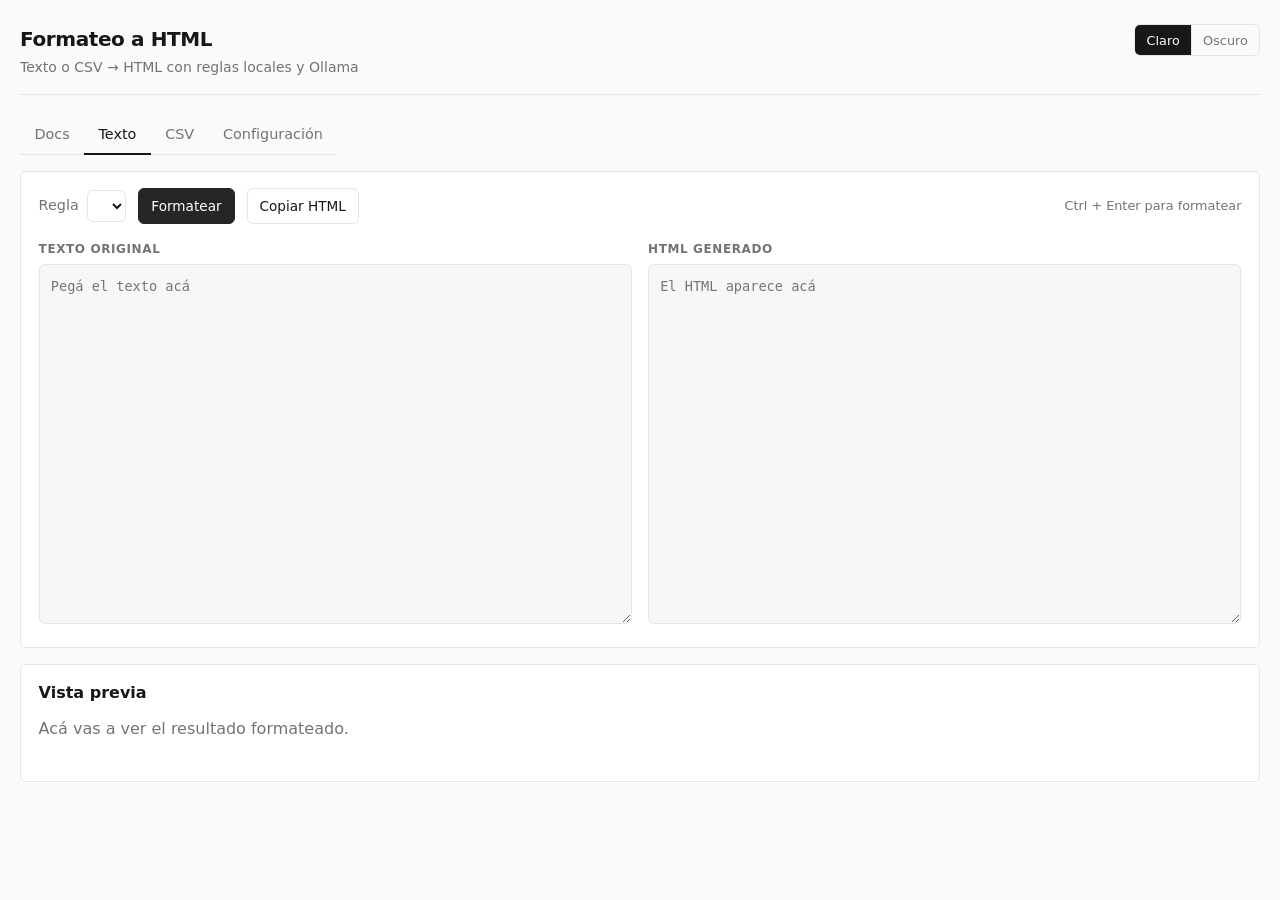
==== commit 51d7703f: "Refactorización del formateo de texto y mejoras en la limpieza de HTML. Se añaden nuevas funciones p" ====
--- a/static/index.html
+++ b/static/index.html
@@ -7,48 +7,191 @@
 <link rel="stylesheet" href="/static/estilos.css">
 <script>
   const temaGuardado = localStorage.getItem("tema");
-  document.documentElement.dataset.tema = ["claro", "oscuro", "halloween"].includes(temaGuardado) ? temaGuardado : "claro";
+  document.documentElement.dataset.tema = temaGuardado === "oscuro" || temaGuardado === "halloween" ? "oscuro" : "claro";
 </script>
 </head>
 <body>
-<div class="murcielagos" aria-hidden="true">
-  <span>🦇</span><span>🦇</span><span>🦇</span><span>🦇</span><span>🦇</span>
-</div>
 <div class="contenedor">
 
-<header class="aparecer">
+<header>
   <div>
-    <div class="titulo">
-      <h1>Formateo a HTML</h1>
-      <span class="calabaza" aria-hidden="true">🎃</span>
-    </div>
-    <p>Convertí texto o columnas de un CSV a HTML usando tus reglas y un modelo local de Ollama.</p>
+    <h1>Formateo a HTML</h1>
+    <p>Texto o CSV → HTML con reglas locales y Ollama</p>
   </div>
   <div class="selector-tema" role="group" aria-label="Tema">
-    <button class="tema-btn" data-tema="claro" aria-pressed="false" title="Modo claro">
-      <svg width="16" height="16" viewBox="0 0 24 24" fill="none" stroke="currentColor" stroke-width="2" stroke-linecap="round"><circle cx="12" cy="12" r="4"/><path d="M12 2v2M12 20v2M4.9 4.9l1.4 1.4M17.7 17.7l1.4 1.4M2 12h2M20 12h2M4.9 19.1l1.4-1.4M17.7 6.3l1.4-1.4"/></svg>
-      Claro
-    </button>
-    <button class="tema-btn" data-tema="oscuro" aria-pressed="false" title="Modo oscuro">
-      <svg width="16" height="16" viewBox="0 0 24 24" fill="none" stroke="currentColor" stroke-width="2" stroke-linecap="round" stroke-linejoin="round"><path d="M21 12.8A9 9 0 1 1 11.2 3a7 7 0 0 0 9.8 9.8Z"/></svg>
-      Oscuro
-    </button>
-    <button class="tema-btn" data-tema="halloween" aria-pressed="false" title="Modo Halloween">
-      <span aria-hidden="true">🎃</span>
-      Halloween
-    </button>
+    <button class="tema-btn" data-tema="claro" aria-pressed="false" title="Modo claro">Claro</button>
+    <button class="tema-btn" data-tema="oscuro" aria-pressed="false" title="Modo oscuro">Oscuro</button>
   </div>
 </header>
 
-<nav class="tabs aparecer" role="tablist" style="animation-delay: 0.1s">
+<nav class="tabs" role="tablist">
   <span class="indicador" id="indicador"></span>
+  <button class="tab" role="tab" data-panel="panel-docs">Docs</button>
   <button class="tab" role="tab" data-panel="panel-texto">Texto</button>
   <button class="tab" role="tab" data-panel="panel-csv">CSV</button>
-  <button class="tab" role="tab" data-panel="panel-config">
-    <svg width="16" height="16" viewBox="0 0 24 24" fill="none" stroke="currentColor" stroke-width="2" stroke-linecap="round" stroke-linejoin="round"><circle cx="12" cy="12" r="3"/><path d="M19.4 15a1.7 1.7 0 0 0 .3 1.8l.1.1a2 2 0 1 1-2.8 2.8l-.1-.1a1.7 1.7 0 0 0-1.8-.3 1.7 1.7 0 0 0-1 1.5V21a2 2 0 1 1-4 0v-.1a1.7 1.7 0 0 0-1.1-1.5 1.7 1.7 0 0 0-1.8.3l-.1.1a2 2 0 1 1-2.8-2.8l.1-.1a1.7 1.7 0 0 0 .3-1.8 1.7 1.7 0 0 0-1.5-1H3a2 2 0 1 1 0-4h.1a1.7 1.7 0 0 0 1.5-1.1 1.7 1.7 0 0 0-.3-1.8l-.1-.1a2 2 0 1 1 2.8-2.8l.1.1a1.7 1.7 0 0 0 1.8.3H9a1.7 1.7 0 0 0 1-1.5V3a2 2 0 1 1 4 0v.1a1.7 1.7 0 0 0 1 1.5 1.7 1.7 0 0 0 1.8-.3l.1-.1a2 2 0 1 1 2.8 2.8l-.1.1a1.7 1.7 0 0 0-.3 1.8V9a1.7 1.7 0 0 0 1.5 1H21a2 2 0 1 1 0 4h-.1a1.7 1.7 0 0 0-1.5 1Z"/></svg>
-    Configuración
-  </button>
+  <button class="tab" role="tab" data-panel="panel-config">Configuración</button>
 </nav>
+
+<section id="panel-docs" role="tabpanel" hidden>
+  <div class="docs">
+    <aside class="docs-indice" aria-label="Índice">
+      <a href="#docs-inicio">Qué es</a>
+      <a href="#docs-arranque">Arranque</a>
+      <a href="#docs-texto">Texto</a>
+      <a href="#docs-csv">CSV</a>
+      <a href="#docs-tabla">Tabla</a>
+      <a href="#docs-celda">Visor de celda</a>
+      <a href="#docs-cambios">Cambios</a>
+      <a href="#docs-json">JSON</a>
+      <a href="#docs-config">Configuración</a>
+      <a href="#docs-atajos">Atajos</a>
+    </aside>
+
+    <article class="docs-cuerpo">
+      <section id="docs-inicio" class="docs-seccion">
+        <h2>Qué es</h2>
+        <p>Formatea texto plano o celdas de un CSV a HTML con reglas en Markdown y un modelo local de <strong>Ollama</strong>. Todo corre en tu máquina: no se envía nada a internet.</p>
+        <dl class="docs-lista">
+          <div><dt>Reglas</dt><dd>Archivos <code>.md</code> en <code>rules/</code>. Son las instrucciones que recibe el modelo.</dd></div>
+          <div><dt>Modelo</dt><dd>El LLM de Ollama que genera el HTML. Se elige en Configuración.</dd></div>
+          <div><dt>Sesión</dt><dd>El CSV, las celdas formateadas y las reglas de columna se guardan solos en <code>datos/sesion.json</code>.</dd></div>
+        </dl>
+      </section>
+
+      <section id="docs-arranque" class="docs-seccion">
+        <h2>Arranque</h2>
+        <ol>
+          <li>Instalá Ollama y bajá un modelo, por ejemplo <code>ollama pull qwen2.5:7b</code>.</li>
+          <li>Doble clic en <code>iniciar.bat</code> (o el acceso directo).</li>
+          <li>Abrí <code>http://localhost:8000</code>. Para apagar, cerrá la ventana negra.</li>
+        </ol>
+        <p class="docs-nota">La primera vez crea el entorno virtual e instala dependencias. Después solo arranca el servidor.</p>
+      </section>
+
+      <section id="docs-texto" class="docs-seccion">
+        <h2>Pestaña Texto</h2>
+        <p>Para probar una regla con un solo bloque de texto, sin CSV.</p>
+        <dl class="docs-lista">
+          <div><dt>Regla</dt><dd>Qué instrucciones usar para este formateo.</dd></div>
+          <div><dt>Formatear</dt><dd>Envía el texto al modelo y escribe el HTML en el panel derecho. Atajo: <kbd>Ctrl</kbd> + <kbd>Enter</kbd>.</dd></div>
+          <div><dt>Copiar HTML</dt><dd>Copia el resultado al portapapeles.</dd></div>
+          <div><dt>Texto original / HTML generado</dt><dd>Entrada editable y salida de solo lectura.</dd></div>
+          <div><dt>Vista previa</dt><dd>Renderiza el HTML como lo vería un navegador.</dd></div>
+        </dl>
+      </section>
+
+      <section id="docs-csv" class="docs-seccion">
+        <h2>Pestaña CSV</h2>
+        <p>Cargás un archivo, formateás celdas por columna y exportás CSV o JSON.</p>
+        <dl class="docs-lista">
+          <div><dt>Zona de carga</dt><dd>Arrastrá un CSV o hacé clic. Detecta coma, punto y coma o tabulación.</dd></div>
+          <div><dt>Regla general</dt><dd>La usan las columnas que no tienen regla propia.</dd></div>
+          <div><dt>Formatear tabla</dt><dd>Procesa las celdas pendientes (con texto, no formateadas y no excluidas del JSON).</dd></div>
+          <div><dt>Formatear celdas</dt><dd>Solo aparece en modo Seleccionar. Formatea las marcadas, aunque ya tengan HTML.</dd></div>
+          <div><dt>Detener</dt><dd>Corta el lote en curso. Lo ya hecho queda guardado.</dd></div>
+          <div><dt>Código HTML</dt><dd>Alterna la vista de las celdas entre HTML renderizado y código coloreado.</dd></div>
+          <div><dt>Restaurar</dt><dd>Borra el HTML de todas las celdas y vuelve al texto original.</dd></div>
+          <div><dt>CSV / JSON</dt><dd>Descargan el archivo con el trabajo actual.</dd></div>
+          <div><dt>Vista previa / Referencia</dt><dd>Abren el cajón lateral del JSON (ver más abajo).</dd></div>
+          <div><dt>Progreso guardado</dt><dd>La sesión se guarda sola. Al reabrir, se recupera la tabla.</dd></div>
+        </dl>
+      </section>
+
+      <section id="docs-tabla" class="docs-seccion">
+        <h2>Tabla</h2>
+        <dl class="docs-lista">
+          <div><dt>Interruptor de fila</dt><dd>Incluye o excluye la fila del JSON. Arrastrá o usá <kbd>Shift</kbd> + clic para un rango.</dd></div>
+          <div><dt>Interruptor de columna</dt><dd>Incluye o excluye la columna del JSON. Las excluidas se ven atenuadas.</dd></div>
+          <div><dt>Engranaje</dt><dd>Configura el nombre de la clave JSON y si la columna se exporta.</dd></div>
+          <div><dt>Regla de columna</dt><dd>Vacío = regla general. Si elegís una, esa columna usa esa regla.</dd></div>
+          <div><dt>Formatear (columna)</dt><dd>Formatea solo las celdas pendientes de esa columna.</dd></div>
+          <div><dt>Formatear / Original (celda)</dt><dd>Aparecen al pasar el mouse. Formatean o restauran esa celda.</dd></div>
+          <div><dt>Etiqueta de regla</dt><dd>Indica con qué regla se formateó.</dd></div>
+          <div><dt>⚠ +N −N</dt><dd>El HTML no coincide palabra por palabra con el original. Revisalo en la pestaña Cambios del visor.</dd></div>
+          <div><dt>Seleccionar</dt><dd>Modo para marcar celdas, filas o columnas. Clic, arrastre o <kbd>Shift</kbd> + clic. <kbd>Esc</kbd> sale.</dd></div>
+          <div><dt>Ocultar excluidas</dt><dd>Esconde las filas que no van al JSON.</dd></div>
+          <div><dt>Clic en una celda</dt><dd>Abre el visor (si no estás en modo Seleccionar).</dd></div>
+        </dl>
+      </section>
+
+      <section id="docs-celda" class="docs-seccion">
+        <h2>Visor de celda</h2>
+        <p>Modal al hacer clic en una celda. Las flechas <kbd>←</kbd> <kbd>→</kbd> <kbd>↑</kbd> <kbd>↓</kbd> cambian de celda sin cerrarlo.</p>
+        <dl class="docs-lista">
+          <div><dt>Vista</dt><dd>HTML renderizado.</dd></div>
+          <div><dt>Código HTML</dt><dd>Código con números de línea y colores.</dd></div>
+          <div><dt>Original</dt><dd>El texto del CSV antes de formatear.</dd></div>
+          <div><dt>Cambios</dt><dd>Diff palabra por palabra respecto del original (ver siguiente sección).</dd></div>
+          <div><dt>Pedir cambio</dt><dd>Instrucción al modelo sobre el HTML o el original (según la pestaña). Mejor un pedido a la vez.</dd></div>
+          <div><dt>Editar</dt><dd>Edición manual del texto o del HTML. <kbd>Ctrl</kbd> + <kbd>Enter</kbd> guarda; <kbd>Esc</kbd> cancela.</dd></div>
+          <div><dt>Copiar</dt><dd>Copia el contenido de la pestaña activa.</dd></div>
+          <div><dt>Volver al original</dt><dd>Borra el HTML de esa celda.</dd></div>
+          <div><dt>Formatear / Volver a formatear</dt><dd>Corre el modelo otra vez con la regla de su columna.</dd></div>
+        </dl>
+      </section>
+
+      <section id="docs-cambios" class="docs-seccion">
+        <h2>Pestaña Cambios</h2>
+        <p>Compara el HTML con el original, ignorando etiquetas, mayúsculas, signos y la numeración de listas.</p>
+        <dl class="docs-lista">
+          <div><dt>Bloque de cambio</dt><dd>Cada diferencia es un bloque estilo git: línea <code>−</code> (quitado) y <code>+</code> (agregado).</dd></div>
+          <div><dt>✓ Aceptar</dt><dd>Deja el cambio del modelo. Saca el aviso ⚠ cuando no quedan pendientes.</dd></div>
+          <div><dt>✕ Rechazar</dt><dd>Vuelve el texto original en ese tramo del HTML, sin llamar al modelo.</dd></div>
+          <div><dt>Aceptar / Rechazar todos</dt><dd>Aplica la acción a todos los cambios pendientes.</dd></div>
+          <div><dt>Deshacer</dt><dd>En un cambio ya aceptado, lo vuelve a dejar pendiente.</dd></div>
+          <div><dt>Texto completo</dt><dd>Desplegable con todo el texto y las diferencias en línea.</dd></div>
+        </dl>
+        <p class="docs-nota">Si un rechazo no se puede aplicar solo (HTML muy enredado), la app lo avisa: corregilo con «Editar HTML».</p>
+      </section>
+
+      <section id="docs-json" class="docs-seccion">
+        <h2>JSON y referencia</h2>
+        <p>El cajón lateral se abre con «Vista previa» o «Referencia».</p>
+        <dl class="docs-lista">
+          <div><dt>Vista previa</dt><dd>Muestra el JSON que se exportaría con las filas y columnas incluidas. Podés copiarlo o descargarlo.</dd></div>
+          <div><dt>Referencia</dt><dd>Pegá un JSON de ejemplo. Sus claves aparecen como sugerencias al configurar columnas con el engranaje.</dd></div>
+          <div><dt>Guardar / Eliminar</dt><dd>Las referencias viven en la carpeta <code>referencias/</code>.</dd></div>
+          <div><dt>Ordenar JSON</dt><dd>Formatea el texto de la referencia.</dd></div>
+        </dl>
+      </section>
+
+      <section id="docs-config" class="docs-seccion">
+        <h2>Configuración</h2>
+        <h3>Reglas</h3>
+        <dl class="docs-lista">
+          <div><dt>Lista</dt><dd>Todas las reglas de <code>rules/</code>.</dd></div>
+          <div><dt>Nueva regla</dt><dd>Crea un <code>.md</code> vacío.</dd></div>
+          <div><dt>Editor</dt><dd>Texto de instrucciones para el modelo. <kbd>Ctrl</kbd> + <kbd>S</kbd> guarda.</dd></div>
+          <div><dt>Renombrar / Eliminar</dt><dd>Cambia el nombre del archivo o lo borra.</dd></div>
+        </dl>
+        <h3>Modelo</h3>
+        <dl class="docs-lista">
+          <div><dt>Lista</dt><dd>Modelos instalados en Ollama.</dd></div>
+          <div><dt>Usar este modelo</dt><dd>Lo deja como modelo activo (queda en <code>datos/config.json</code>).</dd></div>
+          <div><dt>Actualizar lista</dt><dd>Vuelve a preguntarle a Ollama qué modelos hay.</dd></div>
+        </dl>
+        <p class="docs-nota">Modelos chicos = más rápidos. Modelos grandes = suelen inventar menos y seguir mejor reglas complejas.</p>
+      </section>
+
+      <section id="docs-atajos" class="docs-seccion">
+        <h2>Atajos</h2>
+        <table class="docs-tabla">
+          <thead>
+            <tr><th>Atajo</th><th>Dónde</th><th>Acción</th></tr>
+          </thead>
+          <tbody>
+            <tr><td><kbd>Ctrl</kbd> + <kbd>Enter</kbd></td><td>Texto / editor de celda</td><td>Formatear o guardar edición</td></tr>
+            <tr><td><kbd>Ctrl</kbd> + <kbd>S</kbd></td><td>Editor de regla</td><td>Guardar regla</td></tr>
+            <tr><td><kbd>Esc</kbd></td><td>Modo seleccionar / modal / cajón</td><td>Salir o cerrar</td></tr>
+            <tr><td><kbd>←</kbd> <kbd>→</kbd> <kbd>↑</kbd> <kbd>↓</kbd></td><td>Visor de celda</td><td>Ir a otra celda</td></tr>
+            <tr><td><kbd>Shift</kbd> + clic</td><td>Filas / selección</td><td>Marcar un rango</td></tr>
+          </tbody>
+        </table>
+        <p class="docs-nota">Arriba a la derecha: <strong>Claro</strong> / <strong>Oscuro</strong> cambia el tema. La preferencia se guarda en el navegador.</p>
+      </section>
+    </article>
+  </div>
+</section>
 
 <section id="panel-texto" role="tabpanel">
   <div class="tarjeta">
@@ -95,6 +238,11 @@
           <svg width="16" height="16" viewBox="0 0 24 24" fill="none" stroke="currentColor" stroke-width="2" stroke-linecap="round" stroke-linejoin="round"><path d="M12 3l1.9 5.1L19 10l-5.1 1.9L12 17l-1.9-5.1L5 10l5.1-1.9Z"/><path d="M19 17v4M17 19h4"/></svg>
           Formatear tabla
         </button>
+        <button class="btn primario" id="formatear-seleccion" hidden title="Formatear las celdas seleccionadas con la regla de su columna (también las ya formateadas)">
+          <svg width="16" height="16" viewBox="0 0 24 24" fill="none" stroke="currentColor" stroke-width="2" stroke-linecap="round" stroke-linejoin="round"><path d="M12 3l1.9 5.1L19 10l-5.1 1.9L12 17l-1.9-5.1L5 10l5.1-1.9Z"/><path d="M19 17v4M17 19h4"/></svg>
+          <span class="txt">Formatear celdas</span>
+          <span class="contador" id="contador-celdas">0</span>
+        </button>
         <button class="btn peligro" id="detener" hidden>
           <svg width="16" height="16" viewBox="0 0 24 24" fill="currentColor"><rect x="6" y="6" width="12" height="12" rx="2"/></svg>
           Detener
@@ -141,17 +289,13 @@
     <div class="progreso" id="progreso" hidden><div id="progreso-barra"></div></div>
 
     <div class="barra seleccion" id="seleccion-csv" hidden>
-      <div class="botonera" role="group" aria-label="Seleccionar filas">
-        <span class="botonera-titulo">Filas <span class="contador" id="contador-filas"></span></span>
-        <button class="btn" data-seleccion="filas" data-accion="todas" title="Incluir todas las filas">Todas</button>
-        <button class="btn" data-seleccion="filas" data-accion="ninguna" title="Excluir todas las filas">Ninguna</button>
-        <button class="btn" data-seleccion="filas" data-accion="invertir" title="Las incluidas pasan a excluidas y al revés">Invertir</button>
-      </div>
-      <div class="botonera" role="group" aria-label="Seleccionar columnas">
-        <span class="botonera-titulo">Columnas <span class="contador" id="contador-columnas"></span></span>
-        <button class="btn" data-seleccion="columnas" data-accion="todas" title="Incluir todas las columnas">Todas</button>
-        <button class="btn" data-seleccion="columnas" data-accion="ninguna" title="Excluir todas las columnas">Ninguna</button>
-        <button class="btn" data-seleccion="columnas" data-accion="invertir" title="Las incluidas pasan a excluidas y al revés">Invertir</button>
+      <div class="botonera" role="group" aria-label="Seleccionar celdas">
+        <span class="botonera-titulo">Celdas</span>
+        <button class="btn" id="modo-celdas" aria-pressed="false" title="Elegir a mano qué celdas formatear (Esc para salir)">
+          <svg width="16" height="16" viewBox="0 0 24 24" fill="none" stroke="currentColor" stroke-width="2" stroke-linecap="round" stroke-linejoin="round"><path d="M12 3H5a2 2 0 0 0-2 2v14a2 2 0 0 0 2 2h14a2 2 0 0 0 2-2v-7"/><path d="m9 11 3 3L22 4"/></svg>
+          Seleccionar
+        </button>
+        <button class="btn" id="limpiar-celdas" hidden title="Quitar la selección de todas las celdas">Quitar selección</button>
       </div>
       <button class="btn" id="ocultar-excluidas" aria-pressed="false" title="Ocultar de la tabla las filas que no van al JSON">
         <svg width="16" height="16" viewBox="0 0 24 24" fill="none" stroke="currentColor" stroke-width="2" stroke-linecap="round" stroke-linejoin="round"><path d="M9.9 4.2A9.6 9.6 0 0 1 12 4c6.5 0 10 8 10 8a17 17 0 0 1-2.2 3.3M6.6 6.6C3.9 8.4 2 12 2 12s3.5 8 10 8a9.7 9.7 0 0 0 5.4-1.6"/><path d="M14.1 14.1a3 3 0 1 1-4.2-4.2M2 2l20 20"/></svg>
@@ -159,7 +303,7 @@
         <span class="contador" id="contador-ocultas" hidden></span>
       </button>
       <span class="espacio"></span>
-      <span class="ayuda">Arrastrá sobre los números de fila para marcar varias · Shift + clic marca un rango</span>
+      <span class="ayuda" id="ayuda-filas">Arrastrá sobre los números de fila para marcar varias · Shift + clic marca un rango</span>
     </div>
 
     <div class="tabla-contenedor" id="contenedor-csv" hidden>
@@ -329,18 +473,35 @@
         <button class="subtab" role="tab" data-modo="vista">Vista</button>
         <button class="subtab" role="tab" data-modo="codigo">Código HTML</button>
         <button class="subtab" role="tab" data-modo="original">Original</button>
+        <button class="subtab" role="tab" data-modo="cambios" title="Palabras que el modelo agregó o quitó respecto del original">Cambios</button>
       </div>
       <span id="celda-etiqueta"></span>
       <span class="espacio"></span>
-      <span class="ayuda">← → ↑ ↓ para moverte entre celdas</span>
+      <span class="ayuda" id="celda-ayuda-flechas">← → ↑ ↓ para moverte entre celdas</span>
     </div>
     <div class="celda-cuerpo" id="celda-cuerpo"></div>
+    <div class="celda-editor-marco" id="celda-editor-marco" hidden>
+      <pre class="celda-editor-resaltado" id="celda-editor-resaltado" aria-hidden="true"></pre>
+      <textarea class="celda-cuerpo celda-editor" id="celda-editor" spellcheck="true"></textarea>
+    </div>
+    <form class="celda-instruccion" id="celda-instruccion-form" autocomplete="off">
+      <svg width="18" height="18" viewBox="0 0 24 24" fill="none" stroke="currentColor" stroke-width="2" stroke-linecap="round" stroke-linejoin="round"><path d="M12 3l1.9 5.1L19 10l-5.1 1.9L12 17l-1.9-5.1L5 10l5.1-1.9Z"/><path d="M19 17v4M17 19h4"/></svg>
+      <input type="text" class="entrada-texto" id="celda-instruccion" maxlength="500" spellcheck="true" title="Funciona mejor con un cambio por pedido; podés encadenar varios antes de guardar">
+      <span class="ayuda celda-consejo">Un cambio por pedido</span>
+      <button type="submit" class="btn primario" id="celda-aplicar">Pedir cambio</button>
+    </form>
     <div class="celda-pie">
       <span class="ayuda" id="celda-info"></span>
       <span class="espacio"></span>
+      <button class="btn" id="celda-editar">
+        <svg width="16" height="16" viewBox="0 0 24 24" fill="none" stroke="currentColor" stroke-width="2" stroke-linecap="round" stroke-linejoin="round"><path d="M12 20h9"/><path d="M16.5 3.5a2.1 2.1 0 0 1 3 3L7 19l-4 1 1-4Z"/></svg>
+        <span id="celda-editar-txt">Editar</span>
+      </button>
       <button class="btn" id="celda-copiar">Copiar</button>
       <button class="btn" id="celda-restaurar">Volver al original</button>
       <button class="btn primario" id="celda-formatear">Formatear</button>
+      <button class="btn" id="celda-cancelar-edicion" hidden>Cancelar</button>
+      <button class="btn primario" id="celda-guardar-edicion" hidden>Guardar cambios</button>
     </div>
   </div>
 </dialog>
--- a/static/estilos.css
+++ b/static/estilos.css
@@ -1,136 +1,92 @@
 :root {
-  --fondo: #f5f6fa;
+  --fondo: #fafafa;
   --superficie: #ffffff;
-  --superficie-suave: #fbfcfe;
-  --borde: #e3e6ee;
-  --texto: #1f2430;
-  --suave: #6b7280;
-  --primario: #4f46e5;
-  --primario-hover: #4338ca;
-  --primario-suave: #eef2ff;
-  --ok: #047857;
-  --ok-fondo: #ecfdf5;
+  --superficie-suave: #f7f7f7;
+  --borde: #e5e5e5;
+  --texto: #171717;
+  --suave: #737373;
+  --primario: #262626;
+  --primario-hover: #0a0a0a;
+  --primario-suave: #f5f5f5;
+  --ok: #15803d;
+  --ok-fondo: #f0fdf4;
   --error: #b91c1c;
   --error-fondo: #fef2f2;
-  --radio: 12px;
-  --sombra: 0 1px 2px rgb(16 24 40 / 0.05), 0 1px 3px rgb(16 24 40 / 0.08);
-  --sombra-fuerte: rgb(16 24 40 / 0.25);
-  --telon: rgb(17 24 39 / 0.35);
-
-  --hover: #f3f4f8;
-  --relleno: #e9ebf3;
-  --cabecera: #f8f9fc;
-  --fila-hover: #fafbff;
-  --code-fondo: #eceefa;
-  --codigo-texto: #374151;
-  --deslizador: #d1d5db;
-  --primario-borde: #c7d2fe;
-  --primario-claro: #a5b4fc;
+  --radio: 6px;
+  --sombra: none;
+  --sombra-fuerte: rgb(0 0 0 / 0.2);
+  --telon: rgb(0 0 0 / 0.35);
+
+  --hover: #f5f5f5;
+  --relleno: #f0f0f0;
+  --cabecera: #fafafa;
+  --fila-hover: #fafafa;
+  --code-fondo: #f5f5f5;
+  --codigo-texto: #404040;
+  --h-etiqueta: #0369a1;
+  --h-atributo: #a16207;
+  --h-valor: #15803d;
+  --h-signo: #a3a3a3;
+  --h-guia: #e5e5e5;
+  --deslizador: #d4d4d4;
+  --primario-borde: #d4d4d4;
+  --primario-claro: #a3a3a3;
   --sobre-primario: #fff;
   --peligro-borde: #fecaca;
   --peligro-hover: #991b1b;
-  --aviso: #92400e;
-  --aviso-fondo: #fef3c7;
-  --aviso-punto: #f59e0b;
-  --acento: #a855f7;
-  --degradado-1: #4f46e5;
-  --degradado-2: #9333ea;
-  --degradado-3: #db2777;
-  --puntos: rgb(79 70 229 / 0.18);
-  --destello: rgb(79 70 229 / 0.14);
-  --panel-codigo: #0f172a;
-  --j-clave: #93c5fd;
+  --aviso: #a16207;
+  --aviso-fondo: #fffbeb;
+  --aviso-punto: #d97706;
+  --acento: #525252;
+  --destello: #f5f5f5;
+  --panel-codigo: #171717;
+  --j-clave: #7dd3fc;
   --j-texto: #86efac;
   --j-literal: #fca5a5;
   color-scheme: light;
 }
 
 :root[data-tema="oscuro"] {
-  --fondo: #0b0d12;
-  --superficie: #151821;
-  --superficie-suave: #11141b;
-  --borde: #262b38;
-  --texto: #e6e8ee;
-  --suave: #8b93a7;
-  --primario: #818cf8;
-  --primario-hover: #6366f1;
-  --primario-suave: rgb(129 140 248 / 0.14);
-  --ok: #34d399;
-  --ok-fondo: rgb(52 211 153 / 0.12);
+  --fondo: #0a0a0a;
+  --superficie: #141414;
+  --superficie-suave: #111111;
+  --borde: #2a2a2a;
+  --texto: #f5f5f5;
+  --suave: #a3a3a3;
+  --primario: #f5f5f5;
+  --primario-hover: #e5e5e5;
+  --primario-suave: #1f1f1f;
+  --ok: #4ade80;
+  --ok-fondo: rgb(74 222 128 / 0.1);
   --error: #f87171;
-  --error-fondo: rgb(248 113 113 / 0.12);
-  --sombra: 0 1px 2px rgb(0 0 0 / 0.4), 0 2px 8px rgb(0 0 0 / 0.3);
+  --error-fondo: rgb(248 113 113 / 0.1);
+  --sombra: none;
   --sombra-fuerte: rgb(0 0 0 / 0.6);
   --telon: rgb(0 0 0 / 0.55);
 
-  --hover: #1d212c;
-  --relleno: #1c2030;
-  --cabecera: #181c26;
-  --fila-hover: #181b25;
-  --code-fondo: #1f2433;
-  --codigo-texto: #cbd5e1;
-  --deslizador: #3a4152;
-  --primario-borde: rgb(129 140 248 / 0.45);
-  --primario-claro: rgb(129 140 248 / 0.5);
-  --sobre-primario: #0b0d12;
-  --peligro-borde: rgb(248 113 113 / 0.4);
+  --hover: #1a1a1a;
+  --relleno: #1f1f1f;
+  --cabecera: #111111;
+  --fila-hover: #161616;
+  --code-fondo: #1a1a1a;
+  --codigo-texto: #d4d4d4;
+  --h-etiqueta: #7dd3fc;
+  --h-atributo: #fcd34d;
+  --h-valor: #86efac;
+  --h-signo: #737373;
+  --h-guia: rgb(163 163 163 / 0.15);
+  --deslizador: #404040;
+  --primario-borde: #404040;
+  --primario-claro: #737373;
+  --sobre-primario: #0a0a0a;
+  --peligro-borde: rgb(248 113 113 / 0.35);
   --peligro-hover: #ef4444;
   --aviso: #fbbf24;
-  --aviso-fondo: rgb(251 191 36 / 0.12);
+  --aviso-fondo: rgb(251 191 36 / 0.1);
   --aviso-punto: #fbbf24;
-  --acento: #c084fc;
-  --degradado-1: #818cf8;
-  --degradado-2: #c084fc;
-  --degradado-3: #f472b6;
-  --puntos: rgb(129 140 248 / 0.14);
-  --destello: rgb(129 140 248 / 0.16);
-  --panel-codigo: #0b0d12;
-  color-scheme: dark;
-}
-
-:root[data-tema="halloween"] {
-  --fondo: #0f0a14;
-  --superficie: #1a1222;
-  --superficie-suave: #150e1b;
-  --borde: #33243f;
-  --texto: #f5ede4;
-  --suave: #a796b3;
-  --primario: #f97316;
-  --primario-hover: #ea580c;
-  --primario-suave: rgb(249 115 22 / 0.14);
-  --ok: #a3e635;
-  --ok-fondo: rgb(163 230 53 / 0.12);
-  --error: #f87171;
-  --error-fondo: rgb(248 113 113 / 0.12);
-  --sombra: 0 1px 2px rgb(0 0 0 / 0.4), 0 2px 8px rgb(0 0 0 / 0.35);
-  --sombra-fuerte: rgb(0 0 0 / 0.6);
-  --telon: rgb(5 2 8 / 0.65);
-
-  --hover: #251a30;
-  --relleno: #241930;
-  --cabecera: #1f1529;
-  --fila-hover: #201628;
-  --code-fondo: #2c1d38;
-  --codigo-texto: #e9d5ff;
-  --deslizador: #4a3a57;
-  --primario-borde: rgb(249 115 22 / 0.45);
-  --primario-claro: #fdba74;
-  --sobre-primario: #1a0b00;
-  --peligro-borde: rgb(248 113 113 / 0.4);
-  --peligro-hover: #dc2626;
-  --aviso: #facc15;
-  --aviso-fondo: rgb(250 204 21 / 0.12);
-  --aviso-punto: #facc15;
-  --acento: #a855f7;
-  --degradado-1: #f97316;
-  --degradado-2: #a855f7;
-  --degradado-3: #84cc16;
-  --puntos: rgb(249 115 22 / 0.16);
-  --destello: rgb(249 115 22 / 0.16);
-  --panel-codigo: #0b0710;
-  --j-clave: #fdba74;
-  --j-texto: #bef264;
-  --j-literal: #d8b4fe;
+  --acento: #a3a3a3;
+  --destello: #1a1a1a;
+  --panel-codigo: #0a0a0a;
   color-scheme: dark;
 }
 
@@ -147,7 +103,7 @@
 
 select, textarea, button, input { font: inherit; }
 
-.contenedor { max-width: 1400px; margin: 0 auto; padding: 2rem 1.5rem 4rem; }
+.contenedor { max-width: 1400px; margin: 0 auto; padding: 1.5rem 1.25rem 3rem; }
 
 header {
   display: flex;
@@ -155,45 +111,43 @@
   gap: 1rem;
   align-items: flex-start;
   justify-content: space-between;
-  margin-bottom: 1.5rem;
-}
-.titulo { display: flex; gap: 0.6rem; align-items: center; }
-header h1 { margin: 0; font-size: 1.6rem; letter-spacing: -0.01em; }
-header p { margin: 0.25rem 0 0; color: var(--suave); }
+  margin-bottom: 1.25rem;
+  padding-bottom: 1rem;
+  border-bottom: 1px solid var(--borde);
+}
+header h1 { margin: 0; font-size: 1.25rem; font-weight: 650; letter-spacing: -0.02em; color: var(--texto); }
+header p { margin: 0.2rem 0 0; color: var(--suave); font-size: 0.875rem; }
 
 /* ---------- Pestañas ---------- */
 
 .tabs {
   position: relative;
   display: inline-flex;
-  gap: 0.25rem;
-  padding: 0.25rem;
-  margin-bottom: 1.25rem;
-  background: var(--relleno);
-  border-radius: 10px;
+  gap: 0;
+  margin-bottom: 1rem;
+  border-bottom: 1px solid var(--borde);
 }
 .tab {
   position: relative;
   z-index: 1;
   border: 0;
   background: transparent;
-  padding: 0.5rem 1.25rem;
-  border-radius: 8px;
-  font-weight: 600;
+  padding: 0.55rem 0.9rem;
+  border-radius: 0;
+  font-weight: 500;
+  font-size: 0.9rem;
   color: var(--suave);
   cursor: pointer;
-  transition: color 0.2s;
 }
 .tab:hover, .tab[aria-selected="true"] { color: var(--texto); }
 .indicador {
   position: absolute;
-  top: 0.25rem;
-  bottom: 0.25rem;
+  bottom: -1px;
   left: 0;
-  border-radius: 8px;
-  background: var(--superficie);
-  box-shadow: var(--sombra);
-  transition: transform 0.35s cubic-bezier(0.4, 0, 0.2, 1), width 0.35s cubic-bezier(0.4, 0, 0.2, 1);
+  height: 2px;
+  border-radius: 0;
+  background: var(--texto);
+  transition: transform 0.15s ease, width 0.15s ease;
 }
 
 /* ---------- Tarjetas y barras ---------- */
@@ -203,9 +157,10 @@
   background: var(--superficie);
   border: 1px solid var(--borde);
   border-radius: var(--radio);
-  box-shadow: var(--sombra);
-  padding: 1.25rem;
-}
+  box-shadow: none;
+  padding: 1rem 1.1rem;
+}
+.tarjeta.activa { border-color: var(--texto); }
 .tarjeta + .tarjeta { margin-top: 1rem; }
 .tarjeta h2 { margin: 0 0 0.75rem; font-size: 1rem; }
 
@@ -218,46 +173,45 @@
 .casilla { display: inline-flex; align-items: center; gap: 0.4rem; font-size: 0.9rem; cursor: pointer; user-select: none; }
 
 select {
-  padding: 0.45rem 0.6rem;
-  border: 1px solid var(--borde);
-  border-radius: 8px;
+  padding: 0.4rem 0.55rem;
+  border: 1px solid var(--borde);
+  border-radius: var(--radio);
   background: var(--superficie);
   color: var(--texto);
 }
-select:focus, textarea:focus { outline: 3px solid var(--primario-suave); border-color: var(--primario); }
+select:focus, textarea:focus { outline: 2px solid var(--primario-borde); border-color: var(--texto); }
 
 /* ---------- Botones ---------- */
 
 .btn {
   display: inline-flex;
   align-items: center;
-  gap: 0.4rem;
-  padding: 0.45rem 0.9rem;
-  border: 1px solid var(--borde);
-  border-radius: 8px;
+  gap: 0.35rem;
+  padding: 0.4rem 0.75rem;
+  border: 1px solid var(--borde);
+  border-radius: var(--radio);
   background: var(--superficie);
   color: var(--texto);
-  font-size: 0.9rem;
-  font-weight: 600;
+  font-size: 0.85rem;
+  font-weight: 500;
   cursor: pointer;
-  transition: background 0.15s, border-color 0.15s;
 }
 .btn:hover:not(:disabled) { background: var(--hover); }
 .btn.primario { background: var(--primario); border-color: var(--primario); color: var(--sobre-primario); }
 .btn.primario:hover:not(:disabled) { background: var(--primario-hover); }
 .btn.peligro { color: var(--error); border-color: var(--peligro-borde); }
 .btn.peligro:hover:not(:disabled) { background: var(--error-fondo); }
-.btn.chico { padding: 0.15rem 0.5rem; font-size: 0.75rem; border-radius: 6px; }
-.btn:disabled { opacity: 0.5; cursor: not-allowed; }
+.btn.chico { padding: 0.12rem 0.45rem; font-size: 0.72rem; border-radius: 4px; }
+.btn:disabled { opacity: 0.45; cursor: not-allowed; }
 
 /* ---------- Mensajes de estado ---------- */
 
 .estado {
   display: inline-flex;
   align-items: center;
-  padding: 0.3rem 0.75rem;
-  border-radius: 999px;
-  font-size: 0.85rem;
+  padding: 0.25rem 0.55rem;
+  border-radius: var(--radio);
+  font-size: 0.8rem;
   background: var(--hover);
   color: var(--suave);
 }
@@ -265,6 +219,7 @@
 .estado[data-tipo="ok"] { background: var(--ok-fondo); color: var(--ok); }
 .estado[data-tipo="error"] { background: var(--error-fondo); color: var(--error); }
 .estado[data-tipo="trabajando"] { background: var(--primario-suave); color: var(--primario); }
+.estado[data-tipo="aviso"] { background: var(--aviso-fondo); color: var(--aviso); }
 
 .girando::before,
 .estado[data-tipo="trabajando"]::before {
@@ -280,8 +235,8 @@
 }
 @keyframes girar { to { transform: rotate(360deg); } }
 
-.progreso { height: 6px; margin-top: 0.75rem; background: var(--relleno); border-radius: 999px; overflow: hidden; }
-.progreso > div { height: 100%; width: 0; background: var(--primario); transition: width 0.3s; }
+.progreso { height: 3px; margin-top: 0.75rem; background: var(--relleno); border-radius: 0; overflow: hidden; }
+.progreso > div { height: 100%; width: 0; background: var(--texto); transition: width 0.2s linear; }
 
 /* ---------- Pestaña Texto ---------- */
 
@@ -301,9 +256,9 @@
 textarea {
   width: 100%;
   height: 360px;
-  padding: 0.75rem;
-  border: 1px solid var(--borde);
-  border-radius: 8px;
+  padding: 0.7rem;
+  border: 1px solid var(--borde);
+  border-radius: var(--radio);
   background: var(--superficie-suave);
   color: var(--texto);
   font-family: Consolas, "Cascadia Code", monospace;
@@ -322,15 +277,14 @@
   align-items: center;
   justify-content: center;
   gap: 0.25rem;
-  padding: 2.5rem 1rem;
-  border: 2px dashed var(--borde);
+  padding: 2rem 1rem;
+  border: 1px dashed var(--borde);
   border-radius: var(--radio);
   background: var(--superficie-suave);
   text-align: center;
   cursor: pointer;
-  transition: border-color 0.15s, background 0.15s;
-}
-.zona:hover, .zona.encima { border-color: var(--primario); background: var(--primario-suave); }
+}
+.zona:hover, .zona.encima { border-color: var(--texto); background: var(--hover); }
 .zona.compacta { padding: 0.8rem 1rem; flex-direction: row; gap: 0.75rem; }
 .zona.deshabilitada { pointer-events: none; opacity: 0.6; }
 .zona input { display: none; }
@@ -342,7 +296,7 @@
   max-height: 70vh;
   overflow: auto;
   border: 1px solid var(--borde);
-  border-radius: 8px;
+  border-radius: var(--radio);
 }
 table { width: 100%; border-collapse: separate; border-spacing: 0; font-size: 0.875rem; }
 th, td {
@@ -372,7 +326,7 @@
 td.excluida, tr.excluida td:not(.col-fila) { opacity: 0.45; }
 
 th.col-fila, td.col-fila { width: 1%; min-width: 0; text-align: center; background: var(--cabecera); }
-th.col-fila, td.col-fila { box-shadow: 4px 0 6px -4px rgb(16 24 40 / 0.15); }
+th.col-fila, td.col-fila { box-shadow: 1px 0 0 var(--borde); }
 td.col-fila { position: sticky; left: 0; z-index: 1; cursor: pointer; user-select: none; touch-action: none; }
 td.col-fila:hover .deslizador { box-shadow: 0 0 0 3px var(--primario-suave); }
 td.excluida, tr.excluida td:not(.col-fila) {
@@ -392,10 +346,10 @@
 .contador {
   display: inline-block;
   min-width: 2.2em;
-  padding: 0 0.4rem;
-  border-radius: 999px;
-  background: var(--primario-suave);
-  color: var(--primario);
+  padding: 0 0.35rem;
+  border-radius: 4px;
+  background: var(--relleno);
+  color: var(--texto);
   font-size: 0.72rem;
   font-variant-numeric: tabular-nums;
   letter-spacing: 0;
@@ -452,9 +406,53 @@
   line-height: 1.5;
   white-space: pre-wrap;
   mask-image: linear-gradient(to bottom, #000 calc(100% - 1.15rem), transparent);
+  /* Lo de adentro no cambia el tamaño de la celda: el navegador no recalcula el resto de la tabla al repintarla */
+  contain: layout paint;
 }
 td.celda { cursor: zoom-in; }
 td.celda:hover { box-shadow: inset 0 0 0 1px var(--primario-borde); }
+
+/* Modo selección de celdas */
+.modo-celdas td.celda { cursor: cell; user-select: none; }
+.modo-celdas td.celda.vacia { cursor: not-allowed; }
+.modo-celdas td.celda:hover { box-shadow: inset 0 0 0 2px var(--primario-borde); }
+td.celda.seleccionada,
+.modo-celdas td.celda.seleccionada:hover {
+  position: relative;
+  background-color: var(--relleno);
+  box-shadow: inset 0 0 0 2px var(--texto);
+}
+td.celda.seleccionada::after {
+  content: "✓";
+  position: absolute;
+  top: 5px;
+  right: 5px;
+  display: grid;
+  place-items: center;
+  width: 16px;
+  height: 16px;
+  border-radius: 3px;
+  background: var(--texto);
+  color: var(--sobre-primario);
+  font-size: 0.65rem;
+  font-weight: 700;
+}
+.modo-celdas thead th,
+.modo-celdas td.col-fila { cursor: pointer; user-select: none; }
+.modo-celdas thead th:hover,
+.modo-celdas td.col-fila:hover {
+  background: linear-gradient(var(--hover), var(--hover)), var(--cabecera);
+}
+/* Fila o columna completa elegida; el fondo se apila sobre el de cabecera porque son sticky */
+.modo-celdas thead th.seleccionada,
+.modo-celdas td.col-fila.seleccionada {
+  background: linear-gradient(var(--relleno), var(--relleno)), var(--cabecera);
+  color: var(--texto);
+}
+.modo-celdas thead th.seleccionada { box-shadow: inset 0 -2px 0 var(--texto); }
+.modo-celdas td.col-fila.seleccionada { box-shadow: inset -2px 0 0 var(--texto), 1px 0 0 var(--borde); }
+.modo-celdas td.col-fila.seleccionada .num-fila { color: var(--texto); font-weight: 700; }
+#formatear-seleccion .contador { background: rgb(255 255 255 / 0.25); color: inherit; }
 .contenido.html { white-space: normal; }
 .contenido.html > :first-child { margin-top: 0; }
 .contenido.html > :last-child { margin-bottom: 0; }
@@ -466,21 +464,23 @@
 
 .pie { display: flex; gap: 0.3rem; align-items: center; height: 1.5rem; margin-top: 0.5rem; overflow: hidden; }
 .pie .etiqueta { overflow: hidden; text-overflow: ellipsis; white-space: nowrap; }
-.pie .btn { opacity: 0; transition: opacity 0.15s; }
+.pie .btn { opacity: 0; }
 td:hover .pie .btn, .pie .btn:focus { opacity: 1; }
 
 .etiqueta {
   display: inline-flex;
   align-items: center;
-  padding: 0.1rem 0.5rem;
-  border-radius: 999px;
+  padding: 0.1rem 0.4rem;
+  border-radius: 4px;
   font-size: 0.72rem;
   font-weight: 600;
 }
 .etiqueta.regla { background: hsl(var(--tono) 70% 92%); color: hsl(var(--tono) 55% 30%); }
 :root[data-tema="oscuro"] .etiqueta.regla,
-:root[data-tema="halloween"] .etiqueta.regla { background: hsl(var(--tono) 45% 22%); color: hsl(var(--tono) 85% 78%); }
 .etiqueta.error { background: var(--error-fondo); color: var(--error); cursor: help; }
+.etiqueta.aviso { background: var(--aviso-fondo); color: var(--aviso); cursor: help; font-variant-numeric: tabular-nums; }
+/* Sin especificidad: el borde de hover y de selección tienen prioridad */
+:where(td.celda.revisar) { box-shadow: inset 3px 0 0 var(--aviso-punto); }
 .etiqueta.trabajando { background: var(--primario-suave); color: var(--primario); }
 .numero { font-weight: 700; color: var(--texto); font-variant-numeric: tabular-nums; }
 
@@ -493,10 +493,10 @@
   border-radius: var(--radio);
   background: var(--superficie);
   color: var(--texto);
-  box-shadow: 0 20px 50px var(--sombra-fuerte);
+  box-shadow: none;
 }
 .modal form { padding: 1.5rem; }
-.modal::backdrop { background: var(--telon); backdrop-filter: blur(3px); }
+.modal::backdrop { background: var(--telon); }
 .modal h3 { margin: 0 0 0.25rem; font-size: 1.1rem; }
 .modal .ayuda { display: block; margin: 0 0 1.25rem; font-size: 0.85rem; }
 .modal-casilla { margin: 1rem 0; }
@@ -529,25 +529,25 @@
 
 /* ---------- Panel lateral de vista previa JSON ---------- */
 
-.btn[aria-pressed="true"] { background: var(--primario-suave); border-color: var(--primario-borde); color: var(--primario); }
+.btn[aria-pressed="true"] { background: var(--relleno); border-color: var(--texto); color: var(--texto); }
 
 .botonera {
   display: inline-flex;
   align-items: stretch;
   border: 1px solid var(--borde);
-  border-radius: 8px;
+  border-radius: var(--radio);
   background: var(--superficie);
   overflow: hidden;
 }
 .botonera-titulo {
   display: flex;
   align-items: center;
-  padding: 0 0.75rem;
+  padding: 0 0.65rem;
   background: var(--cabecera);
   border-right: 1px solid var(--borde);
   color: var(--suave);
-  font-size: 0.75rem;
-  font-weight: 700;
+  font-size: 0.72rem;
+  font-weight: 600;
   letter-spacing: 0.08em;
 }
 .botonera .btn { border: 0; border-radius: 0; padding: 0.45rem 0.8rem; font-size: 0.85rem; white-space: nowrap; }
@@ -560,18 +560,17 @@
   font-size: 0.85rem;
   cursor: pointer;
 }
-.botonera select:focus { outline: 2px solid var(--primario); outline-offset: -2px; }
+.botonera select:focus { outline: 2px solid var(--texto); outline-offset: -2px; }
 .botonera select:disabled { opacity: 0.5; cursor: not-allowed; }
-.barra-controles { gap: 0.6rem; container-type: inline-size; }
+.barra-controles { gap: 0.5rem; container-type: inline-size; }
 @container (max-width: 1100px) {
   .botonera-titulo { display: none; }
 }
 @container (max-width: 900px) {
   .botonera .txt { display: none; }
-  .botonera .btn { padding: 0.45rem 0.65rem; }
-}
-.botonera .btn:active:not(:disabled) { transform: none; }
-.botonera .btn:focus-visible { outline: 2px solid var(--primario); outline-offset: -2px; }
+  .botonera .btn { padding: 0.4rem 0.55rem; }
+}
+.botonera .btn:focus-visible { outline: 2px solid var(--texto); outline-offset: -2px; }
 .botonera .btn svg { flex-shrink: 0; }
 
 .cajon {
@@ -585,7 +584,7 @@
   width: min(480px, 92vw);
   border-left: 1px solid var(--borde);
   background: var(--superficie);
-  box-shadow: -12px 0 40px rgb(16 24 40 / 0.12);
+  box-shadow: none;
 }
 .cajon-cabecera {
   display: flex;
@@ -600,20 +599,20 @@
 .cajon-resumen { padding: 0.6rem 1.25rem; border-bottom: 1px solid var(--borde); font-size: 0.8rem; color: var(--suave); }
 .cajon-resumen:empty { display: none; }
 
-.subtabs { display: inline-flex; gap: 0.25rem; padding: 0.2rem; background: var(--relleno); border-radius: 9px; }
+.subtabs { display: inline-flex; gap: 0; border: 1px solid var(--borde); border-radius: var(--radio); overflow: hidden; }
 .subtab {
-  padding: 0.35rem 0.9rem;
+  padding: 0.3rem 0.75rem;
   border: 0;
-  border-radius: 7px;
+  border-radius: 0;
   background: transparent;
   color: var(--suave);
-  font-size: 0.85rem;
-  font-weight: 600;
+  font-size: 0.8rem;
+  font-weight: 500;
   cursor: pointer;
-  transition: background 0.2s, color 0.2s, box-shadow 0.2s;
-}
-.subtab:hover { color: var(--texto); }
-.subtab[aria-selected="true"] { background: var(--superficie); color: var(--texto); box-shadow: var(--sombra); }
+}
+.subtab + .subtab { border-left: 1px solid var(--borde); }
+.subtab:hover { color: var(--texto); background: var(--hover); }
+.subtab[aria-selected="true"] { background: var(--texto); color: var(--sobre-primario); }
 
 /* JSON de referencia */
 .ref-cuerpo { display: flex; flex: 1; flex-direction: column; gap: 0.75rem; padding: 1rem 1.25rem; overflow: auto; }
@@ -625,11 +624,11 @@
   display: inline-flex;
   align-items: center;
   gap: 0.35rem;
-  padding: 0.3rem 0.75rem;
-  border-radius: 999px;
+  padding: 0.15rem 0.45rem;
+  border-radius: 4px;
   background: var(--aviso-fondo);
   color: var(--aviso);
-  font-size: 0.8rem;
+  font-size: 0.78rem;
   font-weight: 600;
 }
 .ref-cambios::before { content: ""; width: 0.45rem; height: 0.45rem; border-radius: 50%; background: var(--aviso-punto); }
@@ -656,10 +655,212 @@
   word-break: break-word;
 }
 .celda-cuerpo.original { white-space: pre-wrap; }
-.celda-cuerpo.codigo { color: var(--codigo-texto); font-family: Consolas, "Cascadia Code", monospace; font-size: 0.85rem; white-space: pre-wrap; }
+.celda-cuerpo.codigo {
+  counter-reset: linea;
+  padding-left: 0;
+  color: var(--codigo-texto);
+  font-family: Consolas, "Cascadia Code", monospace;
+  font-size: 0.85rem;
+  line-height: 1.7;
+}
+
+/* Código HTML coloreado */
+.h-etiqueta { color: var(--h-etiqueta); }
+.h-atributo { color: var(--h-atributo); }
+.h-valor { color: var(--h-valor); }
+.h-signo { color: var(--h-signo); }
+.h-comentario { color: var(--h-signo); font-style: italic; }
+
+/* Cada línea con su número y la sangría como margen, así el texto largo que se parte sigue alineado */
+.celda-cuerpo.codigo .linea {
+  --gutter: 3.4rem;
+  position: relative;
+  display: block;
+  padding-left: calc(var(--gutter) + var(--nivel) * 2ch);
+  white-space: pre-wrap;
+  background: repeating-linear-gradient(to right, var(--h-guia) 0 1px, transparent 1px 2ch) no-repeat;
+  background-position: calc(var(--gutter) + 0.3ch) 0;
+  background-size: calc(var(--nivel) * 2ch) 100%;
+}
+.celda-cuerpo.codigo .linea::before {
+  content: counter(linea);
+  counter-increment: linea;
+  position: absolute;
+  top: 0;
+  bottom: 0;
+  left: 0;
+  width: calc(var(--gutter) - 1rem);
+  padding-right: 0.6rem;
+  border-right: 1px solid var(--borde);
+  color: var(--h-signo);
+  text-align: right;
+  user-select: none;
+}
+.celda-cuerpo.codigo .linea:hover { background-color: var(--hover); }
 .celda-cuerpo.vista > :first-child { margin-top: 0; }
 .celda-cuerpo.vista > :last-child { margin-bottom: 0; }
 .celda-cuerpo.vacia { color: var(--suave); font-style: italic; }
+.celda-cuerpo.cambios { line-height: 1.7; }
+.cambios-leyenda { margin: 0 0 0.8rem; color: var(--suave); font-size: 0.82rem; }
+.cambios-texto { margin: 0; }
+.cambios-ok { margin: 0; color: var(--ok); font-weight: 600; }
+.celda-cuerpo.cambios ins,
+.celda-cuerpo.cambios del { padding: 0.05rem 0.25rem; border-radius: 4px; }
+.celda-cuerpo.cambios ins { background: var(--ok-fondo); color: var(--ok); text-decoration: none; font-weight: 600; }
+.celda-cuerpo.cambios del { background: var(--error-fondo); color: var(--error); }
+
+/* Vista de cambios estilo git: un bloque por cambio con su línea − y su línea + */
+.diff-barra { display: flex; flex-wrap: wrap; align-items: center; gap: 0.5rem; margin-bottom: 0.8rem; }
+.diff-total { font-weight: 600; color: var(--aviso); }
+.diff-total.listo { color: var(--ok); }
+.diff-lista { display: flex; flex-direction: column; gap: 0.7rem; }
+.diff-cambio {
+  border: 1px solid var(--borde);
+  border-radius: 8px;
+  overflow: hidden;
+  font-family: Consolas, "Cascadia Code", monospace;
+  font-size: 0.82rem;
+  line-height: 1.6;
+}
+.diff-cabecera {
+  display: flex;
+  flex-wrap: wrap;
+  align-items: center;
+  gap: 0.5rem;
+  padding: 0.3rem 0.4rem 0.3rem 0.75rem;
+  background: color-mix(in srgb, var(--primario) 8%, var(--cabecera));
+  border-bottom: 1px solid var(--borde);
+  font-family: "Segoe UI", system-ui, sans-serif;
+  font-size: 0.8rem;
+}
+.diff-posicion { color: var(--primario); font-family: Consolas, monospace; background: none; padding: 0; }
+.diff-resumen { display: inline-flex; gap: 0.35rem; font-family: Consolas, monospace; font-weight: 700; }
+.diff-resumen .menos { color: var(--error); }
+.diff-resumen .mas { color: var(--ok); }
+.diff-tipo { color: var(--suave); }
+.diff-estado { color: var(--ok); font-weight: 600; }
+.diff-linea { display: grid; grid-template-columns: 2rem 1fr; }
+.diff-signo { text-align: center; user-select: none; font-weight: 700; padding-top: 0.2rem; }
+.diff-texto { padding: 0.2rem 0.75rem 0.2rem 0.4rem; white-space: pre-wrap; overflow-wrap: anywhere; }
+.diff-linea.quitada { background: color-mix(in srgb, var(--error) 9%, var(--superficie)); }
+.diff-linea.quitada .diff-signo { background: color-mix(in srgb, var(--error) 16%, var(--superficie)); color: var(--error); }
+.diff-linea.agregada { background: color-mix(in srgb, var(--ok) 9%, var(--superficie)); }
+.diff-linea.agregada .diff-signo { background: color-mix(in srgb, var(--ok) 16%, var(--superficie)); color: var(--ok); }
+.celda-cuerpo.cambios .diff-linea del,
+.celda-cuerpo.cambios .diff-linea ins { padding: 0.05rem 0.15rem; border-radius: 3px; color: inherit; font-weight: 600; text-decoration: none; }
+.celda-cuerpo.cambios .diff-linea del { background: color-mix(in srgb, var(--error) 30%, transparent); }
+.celda-cuerpo.cambios .diff-linea ins { background: color-mix(in srgb, var(--ok) 30%, transparent); }
+.diff-cambio.aceptado { opacity: 0.55; }
+.diff-cambio.aceptado:hover { opacity: 0.85; }
+.diff-cambio.aceptado .diff-linea.quitada { display: none; }
+
+.diff-boton {
+  padding: 0.2rem 0.6rem;
+  border: 1px solid var(--borde);
+  border-radius: 6px;
+  background: var(--superficie);
+  color: var(--texto);
+  font: inherit;
+  font-size: 0.78rem;
+  font-weight: 600;
+  cursor: pointer;
+  transition: background 0.15s, border-color 0.15s, color 0.15s;
+}
+.diff-boton:disabled { opacity: 0.5; cursor: not-allowed; }
+.diff-boton.aceptar { color: var(--ok); border-color: color-mix(in srgb, var(--ok) 40%, var(--borde)); }
+.diff-boton.aceptar:hover:not(:disabled) { background: var(--ok); border-color: var(--ok); color: var(--sobre-primario); }
+.diff-boton.rechazar { color: var(--error); border-color: var(--peligro-borde); }
+.diff-boton.rechazar:hover:not(:disabled) { background: var(--error); border-color: var(--error); color: var(--sobre-primario); }
+.diff-boton.deshacer:hover:not(:disabled) { background: var(--hover); }
+.diff-barra .diff-boton { font-family: "Segoe UI", system-ui, sans-serif; }
+
+.diff-completo { margin-top: 1rem; }
+.diff-completo summary { cursor: pointer; color: var(--suave); font-size: 0.85rem; user-select: none; }
+.diff-completo .cambios-texto { margin-top: 0.6rem; }
+.celda-cuerpo.cambios > .cambios-leyenda { margin: 0.8rem 0 0; }
+.celda-editor {
+  min-height: 16rem;
+  resize: vertical;
+  color: var(--texto);
+  font: inherit;
+  line-height: 1.6;
+  border-color: var(--primario-borde);
+}
+.celda-editor.codigo { color: var(--codigo-texto); font-family: Consolas, "Cascadia Code", monospace; font-size: 0.85rem; }
+
+/* Editor de HTML con colores: el texto real del textarea es transparente y debajo se ve una copia coloreada.
+   Las dos capas necesitan exactamente la misma tipografía, relleno y forma de partir líneas. */
+.celda-editor-marco { position: relative; display: flex; flex: 1; flex-direction: column; min-height: 0; }
+.celda-editor-marco[hidden] { display: none; }
+.celda-editor-marco .celda-editor { flex: 1; width: 100%; }
+.celda-editor-resaltado { display: none; }
+.celda-editor-marco.codigo .celda-editor-resaltado,
+.celda-editor-marco.codigo .celda-editor {
+  --gutter: 3.4rem;
+  padding: 1rem 1.1rem 1rem var(--gutter);
+  border-width: 1px;
+  font-family: Consolas, "Cascadia Code", monospace;
+  font-size: 0.85rem;
+  font-weight: normal;
+  line-height: 1.6;
+  letter-spacing: normal;
+  tab-size: 4;
+  white-space: pre-wrap;
+  overflow-wrap: break-word;
+  word-break: break-word;
+  scrollbar-gutter: stable;
+}
+.celda-editor-marco.codigo .celda-editor-resaltado {
+  display: block;
+  position: absolute;
+  inset: 0;
+  margin: 0;
+  overflow: hidden;
+  border: 1px solid transparent;
+  border-radius: 8px;
+  background:
+    linear-gradient(var(--borde), var(--borde)) no-repeat calc(var(--gutter) - 0.7rem) 0 / 1px 100%,
+    var(--superficie-suave);
+  color: var(--codigo-texto);
+  counter-reset: linea;
+}
+.celda-editor-resaltado .linea { position: relative; display: block; }
+.celda-editor-resaltado .linea::before {
+  content: counter(linea);
+  counter-increment: linea;
+  position: absolute;
+  top: 0;
+  right: 100%;
+  width: calc(var(--gutter) - 1rem);
+  margin-right: 0.85rem;
+  color: var(--h-signo);
+  text-align: right;
+}
+.celda-editor-marco.codigo .celda-editor {
+  position: relative;
+  background: transparent;
+  color: transparent;
+  caret-color: var(--texto);
+}
+/* Translúcida: la selección se dibuja encima de la copia coloreada */
+.celda-editor-marco.codigo .celda-editor::selection { background: color-mix(in srgb, var(--primario) 25%, transparent); color: transparent; }
+.celda-editor:focus { outline: 3px solid var(--primario-suave); border-color: var(--primario); }
+.modal .celda-instruccion {
+  display: flex;
+  gap: 0.6rem;
+  align-items: center;
+  padding: 0.5rem 0.5rem 0.5rem 0.8rem;
+  border: 1px dashed var(--primario-borde);
+  border-radius: 10px;
+  background: var(--primario-suave);
+  color: var(--primario);
+}
+.celda-instruccion svg { flex-shrink: 0; }
+.celda-instruccion .entrada-texto { flex: 1; min-width: 0; margin: 0; }
+.celda-instruccion.pidiendo svg { animation: girar 1.2s linear infinite; }
+.modal .celda-consejo { flex-shrink: 0; margin: 0; font-size: 0.75rem; white-space: nowrap; }
+.modal .celda-pie .ayuda { flex: 1 1 7rem; margin: 0; }
+@media (max-width: 700px) { .celda-consejo { display: none; } }
 .modal-chico .ayuda { margin-bottom: 1rem; }
 .btn.peligro-lleno { background: var(--error); border-color: var(--error); color: var(--sobre-primario); }
 .btn.peligro-lleno:hover:not(:disabled) { background: var(--peligro-hover); }
@@ -694,11 +895,11 @@
 .sugerencias-titulo { margin-top: 0.9rem; }
 .chips { display: flex; flex-wrap: wrap; gap: 0.35rem; }
 .chip {
-  padding: 0.15rem 0.6rem;
-  border: 1px solid var(--borde);
-  border-radius: 999px;
+  padding: 0.15rem 0.5rem;
+  border: 1px solid var(--borde);
+  border-radius: 4px;
   background: var(--superficie);
-  color: var(--primario);
+  color: var(--texto);
   font-family: Consolas, monospace;
   font-size: 0.78rem;
   cursor: pointer;
@@ -739,6 +940,135 @@
   body.con-cajon .contenedor { margin-right: min(480px, 92vw); }
 }
 
+/* ---------- Pestaña Docs ---------- */
+
+.docs {
+  display: grid;
+  grid-template-columns: 11rem minmax(0, 1fr);
+  gap: 1.5rem;
+  align-items: start;
+}
+@media (max-width: 800px) {
+  .docs { grid-template-columns: 1fr; }
+  .docs-indice { position: static; display: flex; flex-wrap: wrap; gap: 0.35rem 0.75rem; }
+}
+
+.docs-indice {
+  position: sticky;
+  top: 0.75rem;
+  display: flex;
+  flex-direction: column;
+  gap: 0.15rem;
+  padding: 0.25rem 0;
+}
+.docs-indice a {
+  color: var(--suave);
+  font-size: 0.85rem;
+  text-decoration: none;
+  padding: 0.25rem 0;
+  border-left: 2px solid transparent;
+  padding-left: 0.6rem;
+}
+.docs-indice a:hover { color: var(--texto); }
+.docs-indice a:focus-visible { outline: 2px solid var(--texto); outline-offset: 2px; }
+
+.docs-cuerpo {
+  border: 1px solid var(--borde);
+  border-radius: var(--radio);
+  background: var(--superficie);
+  padding: 1.25rem 1.5rem 2rem;
+}
+.docs-seccion + .docs-seccion {
+  margin-top: 1.75rem;
+  padding-top: 1.5rem;
+  border-top: 1px solid var(--borde);
+}
+.docs-seccion h2 {
+  margin: 0 0 0.6rem;
+  font-size: 1.1rem;
+  font-weight: 650;
+  letter-spacing: -0.01em;
+}
+.docs-seccion h3 {
+  margin: 1rem 0 0.45rem;
+  font-size: 0.95rem;
+  font-weight: 600;
+}
+.docs-seccion p { margin: 0 0 0.75rem; color: var(--texto); font-size: 0.92rem; }
+.docs-seccion ol {
+  margin: 0 0 0.75rem;
+  padding-left: 1.2rem;
+  font-size: 0.92rem;
+}
+.docs-seccion li { margin: 0.35rem 0; }
+.docs-seccion code {
+  padding: 0.05rem 0.3rem;
+  border-radius: 3px;
+  background: var(--code-fondo);
+  font-family: Consolas, "Cascadia Code", monospace;
+  font-size: 0.84em;
+}
+.docs-nota {
+  margin-top: 0.75rem !important;
+  padding: 0.55rem 0.7rem;
+  border-left: 2px solid var(--borde);
+  background: var(--superficie-suave);
+  color: var(--suave) !important;
+  font-size: 0.85rem !important;
+}
+
+.docs-lista {
+  display: flex;
+  flex-direction: column;
+  gap: 0.55rem;
+  margin: 0;
+}
+.docs-lista > div {
+  display: grid;
+  grid-template-columns: 11rem minmax(0, 1fr);
+  gap: 0.75rem;
+  padding: 0.45rem 0;
+  border-bottom: 1px solid var(--borde);
+  font-size: 0.9rem;
+}
+.docs-lista > div:last-child { border-bottom: 0; }
+@media (max-width: 640px) {
+  .docs-lista > div { grid-template-columns: 1fr; gap: 0.15rem; }
+}
+.docs-lista dt { margin: 0; font-weight: 600; color: var(--texto); }
+.docs-lista dd { margin: 0; color: var(--suave); }
+
+.docs-tabla {
+  width: 100%;
+  border-collapse: collapse;
+  font-size: 0.88rem;
+}
+.docs-tabla th,
+.docs-tabla td {
+  padding: 0.45rem 0.55rem;
+  border-bottom: 1px solid var(--borde);
+  text-align: left;
+  vertical-align: top;
+}
+.docs-tabla th {
+  font-weight: 600;
+  color: var(--suave);
+  font-size: 0.78rem;
+  text-transform: uppercase;
+  letter-spacing: 0.03em;
+}
+.docs-tabla kbd,
+.docs-seccion kbd {
+  display: inline-block;
+  padding: 0.05rem 0.35rem;
+  border: 1px solid var(--borde);
+  border-radius: 3px;
+  background: var(--relleno);
+  font-family: Consolas, "Cascadia Code", monospace;
+  font-size: 0.8em;
+  white-space: nowrap;
+}
+
 /* ---------- Pestaña Configuración ---------- */
 
 .tab { display: inline-flex; align-items: center; gap: 0.4rem; }
@@ -844,198 +1174,36 @@
 
 /* ---------- Temas ---------- */
 
-body { transition: background 0.4s, color 0.4s; }
-
 .selector-tema {
   display: inline-flex;
-  gap: 0.25rem;
-  padding: 0.25rem;
-  background: var(--relleno);
-  border-radius: 10px;
+  gap: 0;
+  border: 1px solid var(--borde);
+  border-radius: var(--radio);
+  overflow: hidden;
 }
 .tema-btn {
-  display: inline-flex;
-  align-items: center;
-  gap: 0.4rem;
-  padding: 0.4rem 0.85rem;
+  padding: 0.35rem 0.7rem;
   border: 0;
-  border-radius: 8px;
+  border-radius: 0;
   background: transparent;
   color: var(--suave);
-  font-size: 0.85rem;
-  font-weight: 600;
+  font-size: 0.8rem;
+  font-weight: 500;
   cursor: pointer;
-  transition: background 0.2s, color 0.2s, box-shadow 0.2s;
-}
-.tema-btn:hover { color: var(--texto); }
-.tema-btn[aria-pressed="true"] { background: var(--superficie); color: var(--texto); box-shadow: var(--sombra); }
-.tema-btn:focus-visible { outline: 2px solid var(--primario); outline-offset: 1px; }
-
-.calabaza { display: none; font-size: 1.6rem; line-height: 1; }
-:root[data-tema="halloween"] .calabaza {
-  display: inline-block;
-  filter: drop-shadow(0 0 10px rgb(249 115 22 / 0.6));
-  animation: balancear 3s ease-in-out infinite;
-}
-@keyframes balancear {
-  0%, 100% { transform: rotate(-8deg); }
-  50% { transform: rotate(8deg) translateY(-2px); }
-}
-
-:root[data-tema="halloween"] .tarjeta { border-color: #3d2a4a; }
-:root[data-tema="halloween"] .btn.primario { box-shadow: 0 0 18px rgb(249 115 22 / 0.35); }
-:root[data-tema="halloween"] .tema-btn[data-tema="halloween"][aria-pressed="true"] {
-  color: var(--primario);
-  box-shadow: 0 0 0 1px var(--primario-borde), 0 0 14px rgb(249 115 22 / 0.3);
-}
-:root[data-tema="halloween"] body::after {
-  content: "";
-  position: fixed;
-  inset: 0;
-  z-index: -1;
-  background:
-    radial-gradient(ellipse 60% 40% at 15% 0%, rgb(168 85 247 / 0.14), transparent 70%),
-    radial-gradient(ellipse 50% 35% at 90% 10%, rgb(249 115 22 / 0.1), transparent 70%);
-  pointer-events: none;
-}
-
-/* Murciélagos */
-.murcielagos { display: none; }
-:root[data-tema="halloween"] .murcielagos {
-  position: fixed;
-  inset: 0;
-  z-index: -1;
-  display: block;
-  overflow: hidden;
-  pointer-events: none;
-}
-.murcielagos span {
-  position: absolute;
-  left: -3rem;
-  font-size: 1.4rem;
-  opacity: 0.45;
-  filter: drop-shadow(0 0 6px rgb(168 85 247 / 0.7));
-  animation: volar 22s linear infinite;
-}
-.murcielagos span:nth-child(1) { top: 12%; animation-duration: 24s; }
-.murcielagos span:nth-child(2) { top: 30%; font-size: 1rem; animation-duration: 31s; animation-delay: -9s; }
-.murcielagos span:nth-child(3) { top: 55%; font-size: 1.8rem; animation-duration: 27s; animation-delay: -17s; }
-.murcielagos span:nth-child(4) { top: 72%; font-size: 1.1rem; animation-duration: 35s; animation-delay: -4s; }
-.murcielagos span:nth-child(5) { top: 88%; animation-duration: 29s; animation-delay: -22s; }
-@keyframes volar {
-  0% { transform: translate(0, 0) scaleY(1); }
-  25% { transform: translate(27vw, -30px) scaleY(0.7); }
-  50% { transform: translate(53vw, 10px) scaleY(1); }
-  75% { transform: translate(80vw, -25px) scaleY(0.7); }
-  100% { transform: translate(calc(100vw + 6rem), 0) scaleY(1); }
-}
-
-/* ---------- Animaciones (estilo Magic UI) ---------- */
-
-@property --angulo {
-  syntax: "<angle>";
-  initial-value: 0deg;
-  inherits: false;
-}
-
-/* Patrón de puntos de fondo */
-body::before {
-  content: "";
-  position: fixed;
-  inset: 0;
-  z-index: -1;
-  background-image: radial-gradient(var(--puntos) 1px, transparent 1px);
-  background-size: 22px 22px;
-  mask-image: radial-gradient(ellipse 80% 60% at 50% 0%, #000 20%, transparent 75%);
-  pointer-events: none;
-}
-
-/* Título con degradado animado */
-header h1 {
-  width: fit-content;
-  background: linear-gradient(90deg, var(--degradado-1), var(--degradado-2), var(--degradado-3), var(--degradado-1));
-  background-size: 300% 100%;
-  background-clip: text;
-  -webkit-background-clip: text;
-  color: transparent;
-  animation: degradado 8s linear infinite;
-}
-@keyframes degradado { to { background-position: 300% 0; } }
-
-/* Aparición con desenfoque */
-.aparecer { animation: aparecer 0.5s cubic-bezier(0.2, 0.8, 0.2, 1) both; }
-@keyframes aparecer {
-  from { opacity: 0; filter: blur(6px); transform: translateY(8px); }
-}
-
-/* Botón principal con brillo */
-.btn { transition: background 0.15s, border-color 0.15s, transform 0.1s; }
-.btn:active:not(:disabled) { transform: scale(0.97); }
-.btn.primario { position: relative; overflow: hidden; }
-.btn.primario::after {
-  content: "";
-  position: absolute;
-  inset: 0;
-  background: linear-gradient(110deg, transparent 35%, rgb(255 255 255 / 0.35) 50%, transparent 65%);
-  transform: translateX(-100%);
-  animation: brillo 3s ease-in-out infinite;
-  pointer-events: none;
-}
-.btn.primario:disabled::after { animation: none; }
-@keyframes brillo { 60%, 100% { transform: translateX(100%); } }
-
-/* Borde animado mientras se formatea */
-.tarjeta.activa::before {
-  content: "";
-  position: absolute;
-  inset: -1px;
-  padding: 2px;
-  border-radius: inherit;
-  background: conic-gradient(from var(--angulo), transparent 0 65%, var(--acento) 80%, var(--primario) 92%, transparent 100%);
-  -webkit-mask: linear-gradient(#000 0 0) content-box, linear-gradient(#000 0 0);
-  -webkit-mask-composite: xor;
-  mask: linear-gradient(#000 0 0) content-box exclude, linear-gradient(#000 0 0);
-  animation: girar-borde 2.5s linear infinite;
-  pointer-events: none;
-}
-@keyframes girar-borde { to { --angulo: 360deg; } }
-
-/* Barra de progreso con degradado en movimiento */
-.progreso > div {
-  background: linear-gradient(90deg, var(--primario), var(--acento), var(--primario));
-  background-size: 200% 100%;
-  animation: degradado-barra 1.5s linear infinite;
-}
-@keyframes degradado-barra { to { background-position: 200% 0; } }
-
-/* Zona de carga */
-.zona { transition: border-color 0.15s, background 0.15s, transform 0.2s; }
-.zona.encima { transform: scale(1.01); }
-
-/* Celda recién formateada */
-td.recien { animation: destello 1.2s ease-out; }
-td.recien .contenido { animation: aparecer 0.45s cubic-bezier(0.2, 0.8, 0.2, 1) both; }
-td.recien .etiqueta { animation: saltar 0.4s cubic-bezier(0.34, 1.56, 0.64, 1) both; }
-@keyframes destello {
-  from { background: var(--destello); box-shadow: inset 0 0 0 2px var(--primario-borde); }
-}
-@keyframes saltar { from { opacity: 0; transform: scale(0.6); } }
-
-/* Modal */
-.modal[open] { animation: modal-entrar 0.3s cubic-bezier(0.2, 0.8, 0.2, 1); }
-.modal[open]::backdrop { animation: fundido 0.3s ease-out; }
-@keyframes modal-entrar { from { opacity: 0; transform: translateY(12px) scale(0.97); filter: blur(4px); } }
-@keyframes fundido { from { opacity: 0; } }
-.entrar-cajon { animation: entrar-cajon 0.35s cubic-bezier(0.2, 0.8, 0.2, 1); }
-@keyframes entrar-cajon { from { transform: translateX(100%); opacity: 0.6; } }
-.sacudir { animation: sacudir 0.35s ease-in-out; }
+}
+.tema-btn + .tema-btn { border-left: 1px solid var(--borde); }
+.tema-btn:hover { color: var(--texto); background: var(--hover); }
+.tema-btn[aria-pressed="true"] { background: var(--texto); color: var(--sobre-primario); }
+.tema-btn:focus-visible { outline: 2px solid var(--texto); outline-offset: 1px; }
+
+/* Feedback mínimo: spinner de trabajo y sacudida de errores de formulario */
+.sacudir { animation: sacudir 0.3s ease-in-out; }
 @keyframes sacudir {
-  20%, 60% { transform: translateX(-4px); }
-  40%, 80% { transform: translateX(4px); }
+  20%, 60% { transform: translateX(-3px); }
+  40%, 80% { transform: translateX(3px); }
 }
 
 @media (prefers-reduced-motion: reduce) {
-  :root[data-tema="halloween"] .murcielagos { display: none; }
   *, *::before, *::after {
     animation-duration: 0.01ms !important;
     animation-iteration-count: 1 !important;
